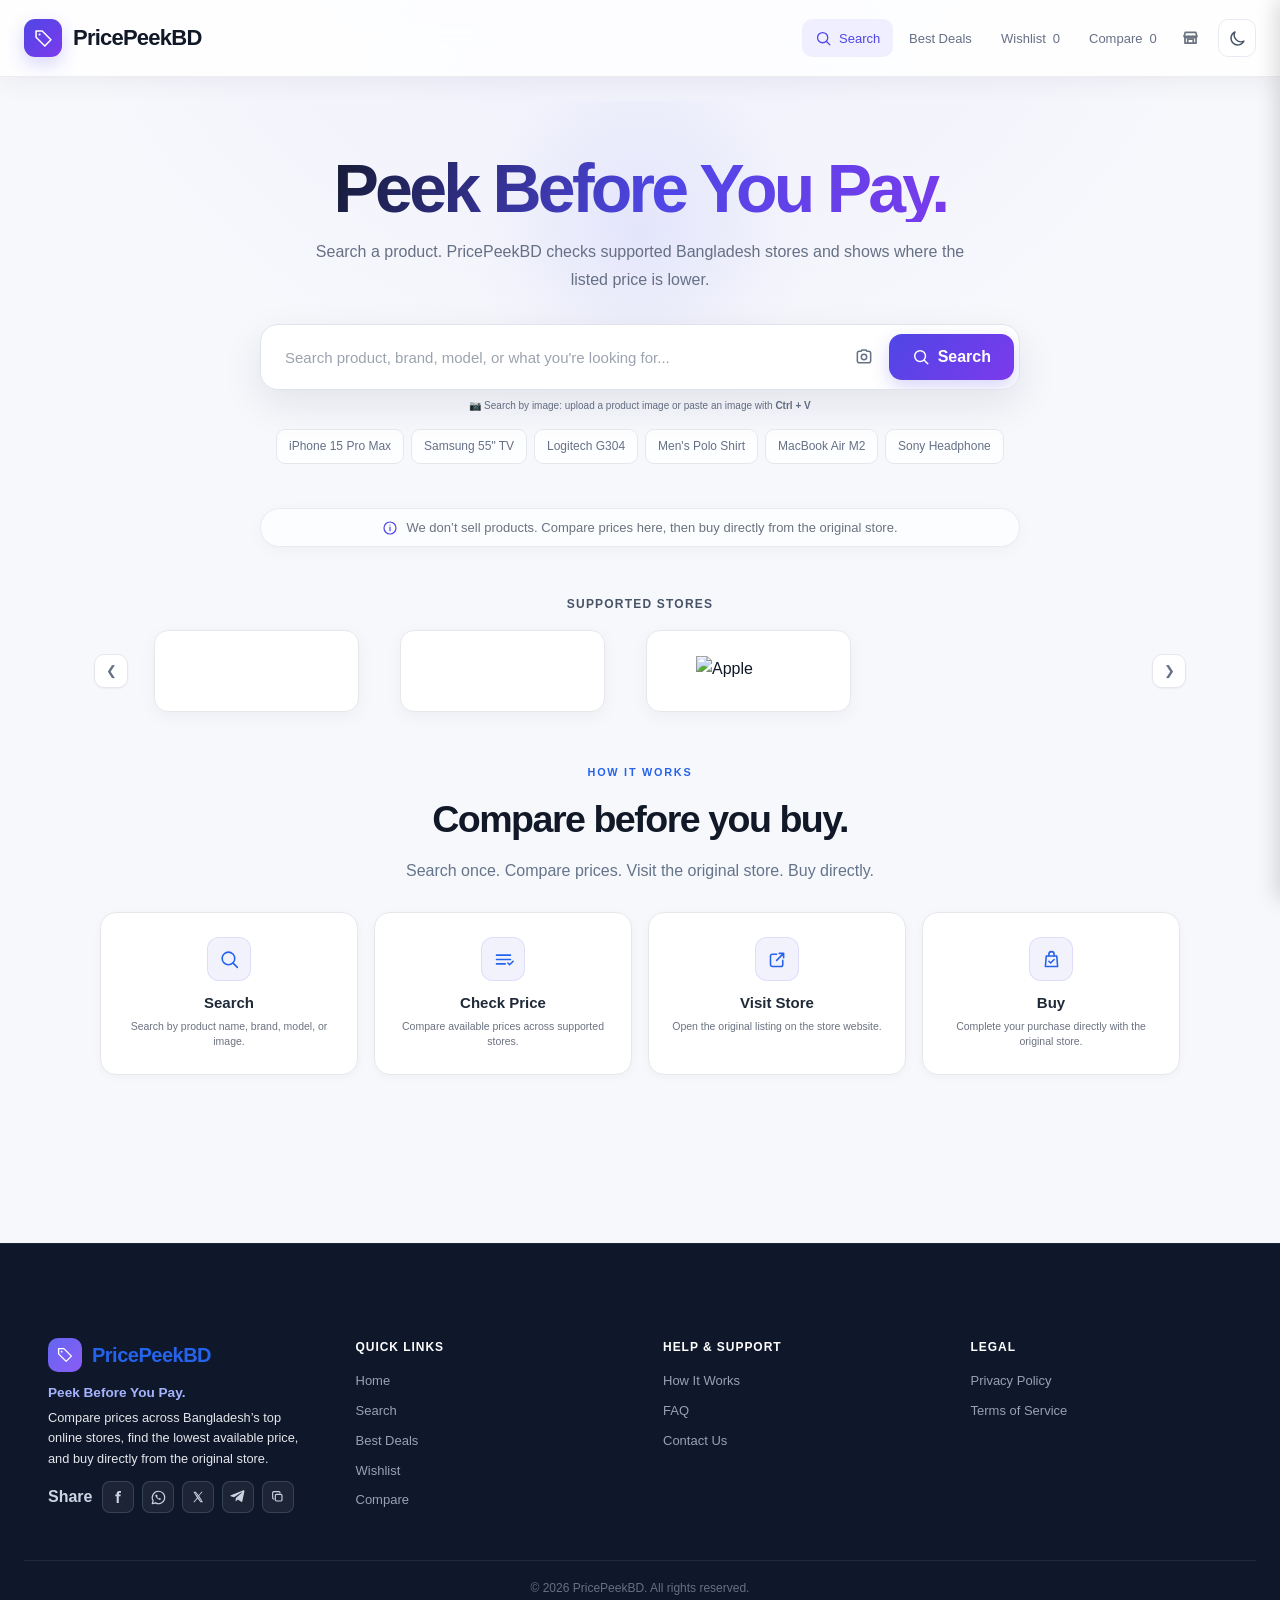
==== index.html @ 48295120 "UI: use AppleGadgets.webp store logo" ====
<!DOCTYPE html>
<html lang="bn">
<head>
    <meta charset="UTF-8">
    <meta name="viewport" content="width=device-width, initial-scale=1.0">
    <meta property="og:title" content="PricePeekBD — Peek Before You Pay">
    <meta property="og:description" content="Compare prices across Bangladesh's top online stores, find the lowest available price, and buy directly from the original store.">
    <meta property="og:url" content="https://pricepeekbd.vercel.app/">
    <meta property="og:type" content="website">
    <meta name="twitter:card" content="summary">
    <meta name="twitter:title" content="PricePeekBD — Peek Before You Pay">
    <meta name="twitter:description" content="Compare prices across Bangladesh's top online stores, find the lowest available price, and buy directly from the original store.">
    <title>PricePeekBD - Compare Prices Across Bangladesh</title>
    <link rel="icon" type="image/svg+xml" href="images/favicon.svg">
    <link rel="stylesheet" href="css/style.css">
</head>
<body>
    <!-- Header -->
    <header class="header">
        <div class="header-content">
            <a href="#" class="logo" onclick="location.reload()">
                <span class="logo-icon" aria-hidden="true"><svg viewBox="0 0 24 24" fill="none"><path d="M20.5 13.5 13.5 20.5 3.5 10.5V3.5h7l10 10Z" stroke="currentColor" stroke-width="1.8" stroke-linejoin="round"/><circle cx="7.5" cy="7.5" r="1.2" fill="currentColor"/></svg></span>
                PricePeekBD
            </a>
            <nav class="nav-links">
                <button class="nav-link active" onclick="scrollToSearch()"><svg viewBox="0 0 24 24" fill="none"><path d="m21 21-4.35-4.35M10.8 18a7.2 7.2 0 1 1 0-14.4 7.2 7.2 0 0 1 0 14.4Z" stroke="currentColor" stroke-width="1.8" stroke-linecap="round"/></svg> Search</button>
                <button class="nav-link" onclick="showDealsPage()">Best Deals</button>
                <button class="nav-link" onclick="toggleWishlistDrawer()">
                    Wishlist <span id="wishlist-count">0</span>
                </button>
                <button class="nav-link" onclick="showComparison()">
                    Compare <span id="compare-count">0</span>
                </button>
                <!-- Store Search Dropdown -->
                <div class="store-dropdown" id="storeDropdown">
                    <button type="button" class="store-dropdown-trigger" id="storeDropdownTrigger" onclick="toggleStoreDropdown(event)" aria-haspopup="true" aria-expanded="false" aria-label="Select stores to search" title="Select stores">
                        <svg class="store-dropdown-icon" viewBox="0 0 24 24" fill="none" aria-hidden="true">
                            <path d="M4 10.5h16l-1.3-5H5.3L4 10.5Z" stroke="currentColor" stroke-width="1.7" stroke-linejoin="round"/>
                            <path d="M5 10.5v8.5h14v-8.5M8.5 19v-5h7v5" stroke="currentColor" stroke-width="1.7" stroke-linejoin="round"/>
                            <path d="M4 10.5c.4 1.4 1.4 2.1 2.7 2.1 1.2 0 2.2-.7 2.6-2.1.4 1.4 1.4 2.1 2.7 2.1s2.3-.7 2.7-2.1c.4 1.4 1.4 2.1 2.6 2.1 1.3 0 2.3-.7 2.7-2.1" stroke="currentColor" stroke-width="1.7" stroke-linecap="round" stroke-linejoin="round"/>
                        </svg>
                    </button>

                    <div class="store-dropdown-menu" id="storeDropdownMenu" role="menu">
                        <div class="store-dropdown-menu-head">
                            <div>
                                <strong>Search in</strong>
                                <span id="storeSearchHelp">Choose one or more stores</span>
                            </div>
                            <button type="button" class="store-select-all-btn" onclick="selectStoreMode('all', this); event.stopPropagation();">All</button>
                        </div>

                        <div class="store-dropdown-options">
                            <button type="button" class="store-option all-store-option" data-store="all" onclick="selectStoreMode('all', this)">
                                <span class="store-checkmark">✓</span><span>All Stores</span>
                            </button>
                            <button type="button" class="store-option" data-store="daraz" onclick="toggleStoreSelection('daraz')">
                                <span class="store-checkmark">✓</span><span>Daraz</span>
                            </button>
                            <button type="button" class="store-option" data-store="startech" onclick="toggleStoreSelection('startech')">
                                <span class="store-checkmark">✓</span><span>Star Tech</span>
                            </button>
                            <button type="button" class="store-option" data-store="applegadgets" onclick="toggleStoreSelection('applegadgets')">
                                <span class="store-checkmark">✓</span><span>Apple Gadgets</span>
                            </button>
                            </div>
                    </div>
                </div>

                <!-- Dark/Light Toggle -->
                <button class="theme-toggle" id="themeToggle" aria-label="Toggle dark/light mode">
                    <span id="themeIcon" aria-hidden="true"><svg viewBox="0 0 24 24" fill="none"><path d="M20.2 15.2A8.5 8.5 0 0 1 8.8 3.8 8.6 8.6 0 1 0 20.2 15.2Z" stroke="currentColor" stroke-width="1.8" stroke-linejoin="round"/></svg></span>
                </button>
            </nav>
        </div>
    </header>

    <!-- Main Content -->
    <main class="main-container">
        <!-- Hero Search Section -->
        <section class="hero-section" id="heroSection">
            <h1 class="hero-title">Peek Before You Pay.</h1>
            <p class="hero-subtitle">Search a product. PricePeekBD checks supported Bangladesh stores and shows where the listed price is lower.</p>
            
            <div class="result-search-intro" aria-hidden="true">
                <h2>Compare prices before you buy.</h2>
                <p>Search a product to compare available prices across supported Bangladesh stores.</p>
            </div>

            <!-- একটিমাত্র সার্চ বক্স -->
            <div class="search-wrapper">
                <div class="search-container">
                    <input type="text" class="search-input" id="mainSearch"
                           placeholder="Search product, brand, model, or what you're looking for..."
                           autocomplete="off"
                           onkeypress="if(event.key==='Enter') handleSmartSearch()">
                    <button class="image-search-btn" id="imageSearchBtn" type="button" onclick="openImageSearch()" aria-label="Search by image" title="Search by image">
                        <svg class="btn-icon" viewBox="0 0 24 24" fill="none" aria-hidden="true"><path d="M4 7.5A2.5 2.5 0 0 1 6.5 5h2l1.2-1.5h4.6L15.5 5h2A2.5 2.5 0 0 1 20 7.5v9A2.5 2.5 0 0 1 17.5 19h-11A2.5 2.5 0 0 1 4 16.5v-9Z" stroke="currentColor" stroke-width="1.8"/><circle cx="12" cy="12" r="3.2" stroke="currentColor" stroke-width="1.8"/></svg>
                    </button>
                    <button class="search-btn" onclick="handleSmartSearch()">
                        <svg class="btn-icon" viewBox="0 0 24 24" fill="none"><path d="m21 21-4.35-4.35M10.8 18a7.2 7.2 0 1 1 0-14.4 7.2 7.2 0 0 1 0 14.4Z" stroke="currentColor" stroke-width="2" stroke-linecap="round"/></svg> Search
                    </button>
                    <input type="file" id="imageSearchInput" accept="image/*" hidden>
                </div>
            </div><div class="image-search-hint" id="imageSearchHint">📷 Search by image: upload a product image or paste an image with <strong>Ctrl + V</strong></div>


            <div class="quick-suggestions" id="quickSuggestions">
                <span class="suggestion-chip" onclick="quickSearch('iPhone 15 Pro Max')">iPhone 15 Pro Max</span>
                <span class="suggestion-chip" onclick="quickSearch('Samsung 55 Inch TV')">Samsung 55" TV</span>
                <span class="suggestion-chip" onclick="quickSearch('Logitech G304 Mouse')">Logitech G304</span>
                <span class="suggestion-chip" onclick="quickSearch('Men Polo Shirt')">Men's Polo Shirt</span>
                <span class="suggestion-chip" onclick="quickSearch('MacBook Air M2')">MacBook Air M2</span>
                <span class="suggestion-chip" onclick="quickSearch('Sony Headphone')">Sony Headphone</span>
            </div>
        </section>

        <!-- PricePeek Purchase Note -->
        <div class="live-status" id="liveStatus" aria-label="PricePeek purchase information">
            <span class="status-dot" aria-hidden="true"></span>
            <span class="pricepeek-note-icon" aria-hidden="true">
                <svg viewBox="0 0 24 24" width="16" height="16" fill="none" xmlns="http://www.w3.org/2000/svg">
                    <circle cx="12" cy="12" r="9" stroke="currentColor" stroke-width="1.8"></circle>
                    <path d="M12 10.5V16" stroke="currentColor" stroke-width="1.8" stroke-linecap="round"></path>
                    <circle cx="12" cy="7.5" r="0.8" fill="currentColor"></circle>
                </svg>
            </span>
            <span id="statusText">We don’t sell products. Compare prices here, then buy directly from the original store.</span>
        </div>



        <!-- Trust Stats -->
        

        <!-- Currently Compared Stores Slider -->
        <section class="stores-section" id="stores-section">
            <h3 class="stores-title">Supported Stores</h3>
            <div class="slider-container">
                <button class="slider-arrow left" onclick="slideStores(-1)">❮</button>
                <div class="store-slider" id="storeSlider">
                    <div class="store-card" aria-label="Daraz"><img src="images/stores/daraz.png" alt="Daraz" class="store-logo" loading="lazy" onerror="this.style.display='none'"></div>
                    <div class="store-card" aria-label="Star Tech"><img src="images/stores/startech.png" alt="Star Tech" class="store-logo" loading="lazy" onerror="this.style.display='none'"></div>
                    <div class="store-card" aria-label="Apple Gadgets"><img src="images/stores/AppleGadgets.webp" alt="Apple Gadgets" class="store-logo" loading="lazy"></div>
                </div>
                <button class="slider-arrow right" onclick="slideStores(1)">❯</button>
            </div>
        </section>

        <!-- How It Works -->
        <section class="how-section" id="howItWorks">
            <div class="section-heading">
                <span class="eyebrow">HOW IT WORKS</span>
                <h2>Compare before you buy.</h2>
                <p>Search once. Compare prices. Visit the original store. Buy directly.</p>
            </div>
            <div class="how-grid">
                <article class="how-card">
                    <div class="how-icon" aria-hidden="true"><svg viewBox="0 0 24 24" fill="none"><path d="m21 21-4.35-4.35M10.8 18a7.2 7.2 0 1 1 0-14.4 7.2 7.2 0 0 1 0 14.4Z" stroke="currentColor" stroke-width="1.8" stroke-linecap="round"/></svg></div>
                    <h3>Search</h3>
                    <p>Search by product name, brand, model, or image.</p>
                </article>
                <article class="how-card">
                    <div class="how-icon" aria-hidden="true"><svg viewBox="0 0 24 24" fill="none"><path d="M4 7h16M4 12h16M4 17h10" stroke="currentColor" stroke-width="1.8" stroke-linecap="round"/><path d="m17 16 2 2 4-4" stroke="currentColor" stroke-width="1.8" stroke-linecap="round" stroke-linejoin="round"/></svg></div>
                    <h3>Check Price</h3>
                    <p>Compare available prices across supported stores.</p>
                </article>
                <article class="how-card">
                    <div class="how-icon" aria-hidden="true"><svg viewBox="0 0 24 24" fill="none"><path d="M14 5h5v5M19 5l-8 8" stroke="currentColor" stroke-width="1.8" stroke-linecap="round" stroke-linejoin="round"/><path d="M18 13v5a2 2 0 0 1-2 2H6a2 2 0 0 1-2-2V8a2 2 0 0 1 2-2h5" stroke="currentColor" stroke-width="1.8" stroke-linecap="round"/></svg></div>
                    <h3>Visit Store</h3>
                    <p>Open the original listing on the store website.</p>
                </article>
                <article class="how-card">
                    <div class="how-icon" aria-hidden="true"><svg viewBox="0 0 24 24" fill="none"><path d="M6 8h12l1 12H5L6 8Z" stroke="currentColor" stroke-width="1.8" stroke-linejoin="round"/><path d="M9 8V6a3 3 0 0 1 6 0v2" stroke="currentColor" stroke-width="1.8" stroke-linecap="round"/><path d="m9 14 2 2 4-4" stroke="currentColor" stroke-width="1.8" stroke-linecap="round" stroke-linejoin="round"/></svg></div>
                    <h3>Buy</h3>
                    <p>Complete your purchase directly with the original store.</p>
                </article>
            </div>
        </section>

        <!-- Results Section -->
        <section class="results-section" id="resultsSection">
            <div class="results-header">
                <div class="results-heading-wrap">
                    <h2 class="results-count" id="resultsCount">Found 0 offers</h2>
                </div>
                <div class="results-actions">
                    <span class="results-freshness" id="resultsFreshness">Prices checked live</span>
                    <button class="filter-btn" onclick="refreshResults()" aria-label="Refresh prices"><svg class="ui-icon" viewBox="0 0 24 24" fill="none"><path d="M20 11a8 8 0 1 0 1 4" stroke="currentColor" stroke-width="1.8" stroke-linecap="round"/><path d="M20 4v7h-7" stroke="currentColor" stroke-width="1.8" stroke-linecap="round" stroke-linejoin="round"/></svg> Refresh</button>
                    <select class="sort-select" id="sortSelect" onchange="sortResults()" aria-label="Sort results">
                        <option value="price_asc">Lowest Price</option>
                        <option value="price_desc">Highest Price</option>
                        <option value="discount_desc">Highest Discount</option>
                        <option value="name_asc">Name: A to Z</option>
                    </select>
                </div>
            </div>
            
            <div class="search-status-panel success" id="searchStatusPanel"><span class="search-status-ok">✓ Live prices checked across the selected stores</span></div>

            <div class="filter-bar">
                <button class="filter-btn active" onclick="toggleFilter(this, 'all')">All</button>
                <button class="filter-btn" onclick="toggleFilter(this, 'exact')">Exact Product</button>
                <button class="filter-btn" onclick="toggleFilter(this, 'similar')">Similar Products</button>
                <button class="filter-btn" onclick="toggleFilter(this, 'Daraz')">Daraz</button>
                <button class="filter-btn" onclick="toggleFilter(this, 'StarTech')">Star Tech</button>
                <button class="filter-btn" onclick="toggleFilter(this, 'Apple Gadgets')">Apple Gadgets</button>
                <button class="filter-btn" onclick="toggleFilter(this, 'inStock')"><svg class="ui-icon" viewBox="0 0 24 24" fill="none"><path d="m5 12 4 4L19 6" stroke="currentColor" stroke-width="1.8" stroke-linecap="round" stroke-linejoin="round"/></svg> In Stock</button>
                <button class="filter-btn" onclick="toggleFilter(this, 'discount')"><svg class="ui-icon" viewBox="0 0 24 24" fill="none"><path d="M20.5 13.5 13.5 20.5 3.5 10.5V3.5h7l10 10Z" stroke="currentColor" stroke-width="1.8" stroke-linejoin="round"/><circle cx="7.5" cy="7.5" r="1.2" fill="currentColor"/></svg> Discount</button>
                <button class="filter-btn" onclick="toggleFilter(this, 'cashback')"><svg class="ui-icon" viewBox="0 0 24 24" fill="none"><circle cx="12" cy="12" r="8.5" stroke="currentColor" stroke-width="1.8"/><path d="M12 7v10M15 9.2c-.7-.7-1.6-1-3-1-1.7 0-2.8.8-2.8 2s1.1 2 2.8 2 2.8.8 2.8 2-1.1 2-2.8 2c-1.4 0-2.3-.3-3-1" stroke="currentColor" stroke-width="1.5" stroke-linecap="round"/></svg> Cashback</button>
            </div>

            <!-- Loading -->
            <div class="loading-spinner" id="loadingSpinner"><div class="results-loading-head"><div class="spinner"></div><div><strong>Comparing available prices</strong><p id="loadingText">Checking supported stores for live prices...</p></div></div><div class="loading-skeleton-grid" id="loadingSkeletonGrid"></div></div>

            <!-- Product Grid -->
            <div class="product-grid" id="productGrid"></div>
        </section>
    </main>



    <!-- Wishlist Drawer -->
    <div class="wishlist-drawer" id="wishlistDrawer">
        <div class="drawer-header">
            <h3><svg class="section-icon" viewBox="0 0 24 24" fill="none"><path d="M20.8 8.8c0 5.2-8.8 10-8.8 10s-8.8-4.8-8.8-10A4.8 4.8 0 0 1 12 6.1a4.8 4.8 0 0 1 8.8 2.7Z" stroke="currentColor" stroke-width="1.8" stroke-linejoin="round"/></svg> My Wishlist</h3>
            <button class="modal-close" onclick="toggleWishlistDrawer()">✕</button>
        </div>
        <div class="drawer-body" id="wishlistBody">
            <p style="color: #9CA3AF; text-align: center; padding: 40px 0;">
                No items in wishlist yet.<br>Click the heart icon to add products.
            </p>
        </div>
    </div>

    <!-- Comparison Panel -->
    <div class="comparison-panel" id="comparisonPanel">
        <div style="display: flex; justify-content: space-between; align-items: center; margin-bottom: 8px;">
            <h3>⚖️ Compare Products (<span id="compareCountPanel">0</span>/5)</h3>
            <div>
                <button class="filter-btn" onclick="compareProducts()" id="compareBtn" disabled>Compare Now</button>
                <button class="filter-btn" onclick="clearComparison()">Clear All</button>
            </div>
        </div>
        <div class="comparison-items" id="comparisonItems"></div>
    </div>

    <!-- Comparison Modal -->
    <div class="modal-overlay" id="comparisonModal">
        <div class="modal">
            <div class="modal-header">
                <h2>Product Comparison</h2>
                <button class="modal-close" onclick="closeComparisonModal()">✕</button>
            </div>
            <div class="modal-body" id="comparisonModalBody"></div>
        </div>
    </div>

    <!-- Notification -->
    <div class="notification" id="notification"></div>

    <!-- Footer -->
    <footer class="footer">
        <div class="footer-grid">
            <div class="footer-col">
                <div class="footer-logo">
                    <span class="footer-logo-mark"><svg viewBox="0 0 24 24" fill="none"><path d="M20.5 13.5 13.5 20.5 3.5 10.5V3.5h7l10 10Z" stroke="currentColor" stroke-width="1.8" stroke-linejoin="round"/><circle cx="7.5" cy="7.5" r="1.2" fill="currentColor"/></svg></span> PricePeekBD
                </div>
                <p class="tagline">Peek Before You Pay.</p>
                <p style="font-size:0.8rem; color: var(--text-secondary);">Compare prices across Bangladesh’s top online stores, find the lowest available price, and buy directly from the original store.</p>
                <div class="footer-social" aria-label="Share PricePeekBD">
                    <span class="footer-social-label">Share</span>
                    <button type="button" class="footer-social-btn" data-share="facebook" aria-label="Share on Facebook" title="Facebook">
                        <svg viewBox="0 0 24 24" fill="currentColor"><path d="M13.5 8.2V6.7c0-.7.5-1.2 1.2-1.2h1.8V3h-2.7C11.7 3 10 4.7 10 6.8v1.4H8v2.7h2V21h3.2v-10.1h2.5l.4-2.7h-2.9Z"/></svg>
                    </button>
                    <button type="button" class="footer-social-btn" data-share="whatsapp" aria-label="Share on WhatsApp" title="WhatsApp">
                        <svg viewBox="0 0 24 24" fill="none"><path d="M12 3.2a8.8 8.8 0 0 0-7.55 13.34L3.2 20.8l4.42-1.2A8.8 8.8 0 1 0 12 3.2Z" stroke="currentColor" stroke-width="1.7" stroke-linejoin="round"/><path d="M8.65 8.45c.22-.28.47-.3.7-.2l.68.3c.2.09.3.24.39.45l.35.84c.08.2.04.39-.09.54l-.5.58c-.12.14-.13.27-.05.43.45.87 1.13 1.55 2 2 .16.08.29.07.43-.05l.58-.5c.15-.13.34-.17.54-.09l.84.35c.21.09.36.19.45.39l.3.68c.1.23.08.48-.2.7-.3.25-.7.46-1.12.46-.32 0-.69-.08-1.11-.25-1.03-.41-2.05-1.08-2.98-2.01-.93-.93-1.6-1.95-2.01-2.98-.17-.42-.25-.79-.25-1.11 0-.42.21-.82.46-1.12Z" fill="currentColor"/></svg>
                    </button>
                    <button type="button" class="footer-social-btn" data-share="x" aria-label="Share on X" title="X">
                        <svg viewBox="0 0 24 24" fill="currentColor"><path d="M5.1 4h3.7l4.1 5.4L17.3 4H19l-5.3 6.3L19.5 20h-3.7l-4.5-5.9L6.7 20H5l5.5-6.8L5.1 4Zm2.5 1.6 8.9 12.8h.8L8.4 5.6h-.8Z"/></svg>
                    </button>
                    <button type="button" class="footer-social-btn" data-share="telegram" aria-label="Share on Telegram" title="Telegram">
                        <svg viewBox="0 0 24 24" fill="currentColor"><path d="m21.5 4.1-3 14.4c-.2 1-1 1.2-1.8.8l-4.9-3.7-2.4 2.3c-.3.3-.5.5-1 .5l.4-5 9.1-8.2c.4-.4-.1-.6-.6-.2L6 12.2 1.2 10.7c-1-.3-1-1 .2-1.4L20.1 2c.9-.3 1.7.2 1.4 2.1Z"/></svg>
                    </button>
                    <button type="button" class="footer-social-btn" data-share="copy" aria-label="Copy PricePeekBD link" title="Copy Link">
                        <svg viewBox="0 0 24 24" fill="none"><rect x="8" y="8" width="10" height="10" rx="1.8" stroke="currentColor" stroke-width="1.7"/><path d="M6 15H5.8A1.8 1.8 0 0 1 4 13.2V5.8A1.8 1.8 0 0 1 5.8 4h7.4A1.8 1.8 0 0 1 15 5.8V6" stroke="currentColor" stroke-width="1.7" stroke-linecap="round"/></svg>
                    </button>
                </div>
            </div>
            <div class="footer-col">
                <h4>Quick Links</h4>
                <a href="#">Home</a>
                <a href="#heroSection">Search</a>
                <a href="#" onclick="showDealsPage()">Best Deals</a>
                <a href="#" onclick="toggleWishlistDrawer()">Wishlist</a>
                <a href="#" onclick="showComparison()">Compare</a>
            </div>
            <div class="footer-col">
                <h4>Help & Support</h4>
                <a href="how-it-works.html">How It Works</a>
                <a href="faq.html">FAQ</a>
                <a href="contact.html">Contact Us</a>
            </div>
            <div class="footer-col">
                <h4>Legal</h4>
                <a href="privacy-policy.html">Privacy Policy</a>
                <a href="terms-of-service.html">Terms of Service</a>
            </div>
        </div>
        <div class="footer-bottom">
            &copy; 2026 PricePeekBD. All rights reserved.
        </div>
    </footer>

    <!-- Scripts -->
    <script src="js/utils.js"></script>
    <script src="https://cdn.jsdelivr.net/npm/tesseract.js@5/dist/tesseract.min.js"></script>
    <script src="js/scrapers.js?v=20261004-step14"></script>
    <script src="js/app.js?v=20261004-step14"></script>
</body>
</html>
---- css/style.css ----
/* ============ CSS RESET & BASE ============ */
* {
    margin: 0;
    padding: 0;
    box-sizing: border-box;
}

:root {
    --primary: #2563eb;
    --primary-dark: #1d4ed8;
    --primary-light: #eff6ff;
    --success: #10B981;
    --success-light: #D1FAE5;
    --warning: #F59E0B;
    --warning-light: #FEF3C7;
    --danger: #EF4444;
    --danger-light: #FEE2E2;
    --dark: #1F2937;
    --gray-50: #F9FAFB;
    --gray-100: #F3F4F6;
    --gray-200: #E5E7EB;
    --gray-300: #D1D5DB;
    --gray-400: #9CA3AF;
    --gray-500: #6B7280;
    --gray-600: #4B5563;
    --gray-700: #374151;
    --gray-800: #1F2937;
    --white: #FFFFFF;
    --shadow-sm: 0 1px 2px rgba(0,0,0,0.05);
    --shadow: 0 1px 3px rgba(0,0,0,0.1), 0 1px 2px rgba(0,0,0,0.06);
    --shadow-md: 0 4px 6px rgba(0,0,0,0.07), 0 2px 4px rgba(0,0,0,0.06);
    --shadow-lg: 0 10px 15px rgba(0,0,0,0.1), 0 4px 6px rgba(0,0,0,0.05);
    --shadow-xl: 0 20px 25px rgba(0,0,0,0.1), 0 10px 10px rgba(0,0,0,0.04);
    --radius-sm: 8px;
    --radius: 12px;
    --radius-lg: 16px;
    --radius-xl: 20px;
}

body {
    font-family: -apple-system, BlinkMacSystemFont, 'Segoe UI', Roboto, 'Helvetica Neue', Arial, sans-serif;
    background: #F0F2F5;
    color: var(--dark);
    line-height: 1.6;
    min-height: 100vh;
    transition: background 0.3s, color 0.3s;
}

/* ============ HEADER ============ */
.header {
    background: var(--white);
    border-bottom: 1px solid var(--gray-200);
    padding: 16px 24px;
    position: sticky;
    top: 0;
    z-index: 100;
    box-shadow: var(--shadow-sm);
    transition: background 0.3s;
}

.header-content {
    max-width: 1400px;
    margin: 0 auto;
    display: flex;
    align-items: center;
    justify-content: space-between;
    gap: 16px;
}

.logo {
    display: flex;
    align-items: center;
    gap: 10px;
    font-size: 24px;
    font-weight: 800;
    color: var(--primary);
    text-decoration: none;
    white-space: nowrap;
}

.logo-icon {
    width: 40px;
    height: 40px;
    background: linear-gradient(135deg, var(--primary), #4F46E5);
    border-radius: var(--radius-sm);
    display: flex;
    align-items: center;
    justify-content: center;
    font-size: 20px;
    color: white;
}

.nav-links {
    display: flex;
    gap: 8px;
    flex-wrap: wrap;
}

.nav-link {
    padding: 8px 16px;
    border-radius: 20px;
    text-decoration: none;
    color: var(--gray-600);
    font-weight: 500;
    font-size: 14px;
    transition: all 0.2s;
    border: none;
    background: none;
    cursor: pointer;
}

.nav-link:hover, .nav-link.active {
    background: var(--primary-light);
    color: var(--primary);
}

/* ============ LIVE STATUS ============ */
.live-status {
    text-align: center;
    padding: 12px;
    background: var(--white);
    border-radius: var(--radius);
    margin-bottom: 20px;
    display: flex;
    align-items: center;
    justify-content: center;
    gap: 8px;
    font-size: 13px;
    color: var(--gray-500);
}

.status-dot {
    width: 8px;
    height: 8px;
    border-radius: 50%;
    background: var(--success);
    animation: pulse 2s infinite;
}

@keyframes pulse {
    0%, 100% { opacity: 1; }
    50% { opacity: 0.5; }
}

/* ============ MAIN CONTAINER ============ */
.main-container {
    max-width: 1400px;
    margin: 0 auto;
    padding: 24px;
}

/* ============ HERO SEARCH ============ */
.hero-section {
    text-align: center;
    padding: 40px 20px 30px;
}

.hero-title {
    font-size: 36px;
    font-weight: 800;
    color: var(--gray-800);
    margin-bottom: 8px;
    line-height: 1.2;
}

.hero-subtitle {
    font-size: 18px;
    color: var(--gray-500);
    margin-bottom: 32px;
}

.search-wrapper {
    max-width: 700px;
    margin: 0 auto;
    position: relative;
}

.search-container {
    display: flex;
    background: var(--white);
    border-radius: 50px;
    box-shadow: var(--shadow-lg);
    overflow: hidden;
    border: 2px solid transparent;
    transition: all 0.3s;
}

.search-container:focus-within {
    border-color: var(--primary);
    box-shadow: 0 0 0 4px rgba(0, 102, 255, 0.1), var(--shadow-xl);
}

.search-input {
    flex: 1;
    padding: 16px 24px;
    border: none;
    font-size: 16px;
    outline: none;
    background: transparent;
    color: var(--gray-800);
}

.search-input::placeholder {
    color: var(--gray-400);
}

.search-btn {
    padding: 16px 32px;
    background: var(--primary);
    color: white;
    border: none;
    font-size: 16px;
    font-weight: 600;
    cursor: pointer;
    transition: background 0.2s;
    display: flex;
    align-items: center;
    gap: 8px;
}

.search-btn:hover {
    background: var(--primary-dark);
}

/* ============ QUICK SUGGESTIONS ============ */
.quick-suggestions {
    display: flex;
    gap: 8px;
    flex-wrap: wrap;
    justify-content: center;
    margin-top: 20px;
}

.suggestion-chip {
    padding: 8px 16px;
    background: var(--white);
    border: 1px solid var(--gray-200);
    border-radius: 20px;
    font-size: 13px;
    cursor: pointer;
    transition: all 0.2s;
    color: var(--gray-600);
}

.suggestion-chip:hover {
    background: var(--primary-light);
    border-color: var(--primary);
    color: var(--primary);
}

/* ============ RESULTS SECTION ============ */
.results-section {
    display: none;
    margin-top: 32px;
}

.results-section.active {
    display: block;
}

.results-header {
    display: flex;
    justify-content: space-between;
    align-items: center;
    margin-bottom: 20px;
    flex-wrap: wrap;
    gap: 12px;
}

.results-count {
    font-weight: 600;
    color: var(--gray-600);
}

.results-actions {
    display: flex;
    gap: 8px;
    align-items: center;
}

.filter-bar {
    display: flex;
    gap: 8px;
    flex-wrap: wrap;
    margin-bottom: 20px;
}

.filter-btn {
    padding: 8px 16px;
    border-radius: 20px;
    border: 1px solid var(--gray-200);
    background: var(--white);
    cursor: pointer;
    font-size: 13px;
    font-weight: 500;
    transition: all 0.2s;
    color: var(--gray-600);
}

.filter-btn:hover, .filter-btn.active {
    background: var(--primary-light);
    border-color: var(--primary);
    color: var(--primary);
}

.sort-select {
    padding: 8px 16px;
    border-radius: 20px;
    border: 1px solid var(--gray-200);
    background: var(--white);
    font-size: 13px;
    cursor: pointer;
    color: var(--gray-600);
}

/* ============ BEST DEAL BANNER ============ */
.best-deal-banner {
    background: linear-gradient(135deg, #10B981, #059669);
    color: white;
    padding: 16px 24px;
    border-radius: var(--radius);
    margin-bottom: 24px;
    display: flex;
    align-items: center;
    gap: 12px;
    animation: slideIn 0.5s ease-out;
}

@keyframes slideIn {
    from { opacity: 0; transform: translateY(-20px); }
    to { opacity: 1; transform: translateY(0); }
}

.best-deal-icon { font-size: 28px; }
.best-deal-text { flex: 1; }
.best-deal-title {
    font-weight: 700;
    font-size: 14px;
    text-transform: uppercase;
    letter-spacing: 1px;
}
.best-deal-price { font-size: 24px; font-weight: 800; }
.best-deal-savings { font-size: 14px; opacity: 0.9; }

/* ============ PRODUCT GRID (base) ============ */
.product-grid {
    display: grid;
    grid-template-columns: repeat(auto-fill, minmax(300px, 1fr));
    gap: 20px;
}

.product-card {
    background: var(--white);
    border-radius: var(--radius);
    padding: 20px;
    box-shadow: var(--shadow);
    transition: all 0.3s;
    position: relative;
    border: 2px solid transparent;
}

.product-card:hover {
    transform: translateY(-4px);
    box-shadow: var(--shadow-xl);
    border-color: var(--primary);
}

.product-card.best-choice {
    border-color: var(--success);
    background: var(--success-light);
}

.best-badge {
    position: absolute;
    top: 12px;
    right: 12px;
    background: var(--success);
    color: white;
    padding: 4px 12px;
    border-radius: 20px;
    font-size: 11px;
    font-weight: 700;
}

.live-badge {
    position: absolute;
    top: 12px;
    left: 12px;
    background: var(--primary);
    color: white;
    padding: 2px 8px;
    border-radius: 20px;
    font-size: 10px;
    font-weight: 600;
}

.marketplace-badge {
    display: inline-flex;
    align-items: center;
    gap: 6px;
    padding: 4px 12px;
    border-radius: 20px;
    font-size: 12px;
    font-weight: 600;
    margin-bottom: 12px;
}

.marketplace-daraz { background: #FFF0EB; color: #F85606; }
.marketplace-startech { background: #E8F0FE; color: #0057B8; }
.marketplace-ryans { background: #FEE2E2; color: #E31837; }
.marketplace-pickaboo { background: #F3E8FF; color: #7C3AED; }
.marketplace-gadget { background: #D1FAE5; color: #059669; }
.marketplace-techland { background: #FEF3C7; color: #D97706; }
.marketplace-othoba { background: #E0E7FF; color: #4F46E5; }

.product-image-container {
    width: 100%;
    height: 200px;
    display: flex;
    align-items: center;
    justify-content: center;
    margin-bottom: 12px;
    border-radius: var(--radius-sm);
    background: var(--gray-50);
    overflow: hidden;
}

.product-image-container img {
    max-width: 100%;
    max-height: 180px;
    object-fit: contain;
}

.product-name {
    font-weight: 600;
    font-size: 14px;
    margin-bottom: 8px;
    display: -webkit-box;
    -webkit-line-clamp: 2;
    -webkit-box-orient: vertical;
    overflow: hidden;
    color: var(--gray-700);
}

.product-pricing {
    display: flex;
    align-items: baseline;
    gap: 8px;
    flex-wrap: wrap;
}

.current-price {
    font-size: 22px;
    font-weight: 800;
    color: var(--dark);
}

.original-price {
    font-size: 14px;
    color: var(--gray-400);
    text-decoration: line-through;
}

.discount-badge {
    padding: 2px 8px;
    background: var(--danger-light);
    color: var(--danger);
    border-radius: 12px;
    font-size: 12px;
    font-weight: 600;
}

.stock-status {
    display: flex;
    align-items: center;
    gap: 4px;
    font-size: 12px;
    margin-top: 8px;
}

.in-stock { color: var(--success); }
.out-stock { color: var(--danger); }

/* ============ CARD ACTIONS ============ */
.card-actions {
    display: flex;
    gap: 8px;
    margin-top: 12px;
}

.btn-visit {
    flex: 1;
    padding: 10px;
    border-radius: var(--radius-sm);
    border: none;
    font-weight: 600;
    font-size: 13px;
    cursor: pointer;
    transition: all 0.2s;
    text-decoration: none;
    text-align: center;
    display: inline-block;
}

.btn-primary {
    background: var(--primary);
    color: white;
}

.btn-primary:hover {
    background: var(--primary-dark);
}

.btn-wishlist {
    padding: 10px 14px;
    border-radius: var(--radius-sm);
    border: 1px solid var(--gray-200);
    background: transparent;
    cursor: pointer;
    font-size: 18px;
    transition: all 0.2s;
}

.btn-wishlist:hover, .btn-wishlist.active {
    color: var(--danger);
    border-color: var(--danger);
    background: var(--danger-light);
}

.btn-compare {
    padding: 10px 14px;
    border-radius: var(--radius-sm);
    border: 1px solid var(--gray-200);
    background: transparent;
    cursor: pointer;
    font-size: 14px;
    transition: all 0.2s;
}

.btn-compare:hover, .btn-compare.active {
    background: var(--primary-light);
    border-color: var(--primary);
    color: var(--primary);
}

/* ============ COUPON ROW ============ */
.coupon-row {
    display: flex;
    gap: 8px;
    flex-wrap: wrap;
    margin-top: 8px;
}

.coupon-chip {
    display: inline-flex;
    align-items: center;
    gap: 4px;
    padding: 4px 10px;
    background: var(--warning-light);
    border: 1px dashed var(--warning);
    border-radius: 6px;
    font-size: 11px;
    font-weight: 600;
    color: var(--warning);
    cursor: pointer;
    transition: all 0.2s;
}

.coupon-chip:hover {
    background: var(--warning);
    color: white;
}

.cashback-chip {
    display: inline-flex;
    align-items: center;
    gap: 4px;
    padding: 4px 10px;
    background: var(--success-light);
    border: 1px dashed var(--success);
    border-radius: 6px;
    font-size: 11px;
    font-weight: 600;
    color: var(--success);
}

/* ============ COMPARISON PANEL ============ */
.comparison-panel {
    position: fixed;
    bottom: 0;
    left: 0;
    right: 0;
    background: var(--white);
    box-shadow: 0 -4px 20px rgba(0,0,0,0.15);
    padding: 16px 24px;
    z-index: 200;
    display: none;
    transform: translateY(100%);
    transition: transform 0.3s;
}

.comparison-panel.active {
    display: block;
    transform: translateY(0);
}

.comparison-items {
    display: flex;
    gap: 12px;
    overflow-x: auto;
    padding: 12px 0;
}

.comparison-item {
    min-width: 200px;
    padding: 12px;
    border: 1px solid var(--gray-200);
    border-radius: var(--radius-sm);
    position: relative;
}

.remove-compare {
    position: absolute;
    top: 4px;
    right: 8px;
    cursor: pointer;
    font-size: 18px;
    color: var(--gray-400);
}

/* ============ MODAL ============ */
.modal-overlay {
    position: fixed;
    top: 0;
    left: 0;
    right: 0;
    bottom: 0;
    background: rgba(0,0,0,0.6);
    z-index: 300;
    display: none;
    align-items: center;
    justify-content: center;
    padding: 20px;
}

.modal-overlay.active {
    display: flex;
}

.modal {
    background: var(--white);
    border-radius: var(--radius-lg);
    max-width: 800px;
    width: 100%;
    max-height: 80vh;
    overflow-y: auto;
    box-shadow: var(--shadow-xl);
}

.modal-header {
    padding: 20px 24px;
    border-bottom: 1px solid var(--gray-200);
    display: flex;
    justify-content: space-between;
    align-items: center;
}

.modal-body {
    padding: 24px;
}

.modal-close {
    width: 36px;
    height: 36px;
    border-radius: 50%;
    border: none;
    background: var(--gray-100);
    cursor: pointer;
    font-size: 20px;
    transition: all 0.2s;
}

.modal-close:hover {
    background: var(--gray-200);
}

/* ============ WISHLIST DRAWER ============ */
.wishlist-drawer {
    position: fixed;
    top: 0;
    right: -400px;
    width: 400px;
    max-width: 90vw;
    height: 100vh;
    background: var(--white);
    box-shadow: -4px 0 20px rgba(0,0,0,0.15);
    z-index: 250;
    transition: right 0.3s;
    overflow-y: auto;
}

.wishlist-drawer.active {
    right: 0;
}

.drawer-header {
    padding: 20px;
    border-bottom: 1px solid var(--gray-200);
    display: flex;
    justify-content: space-between;
    align-items: center;
    position: sticky;
    top: 0;
    background: var(--white);
    z-index: 1;
}

.drawer-body {
    padding: 16px;
}

/* ============ LOADING ============ */
.loading-spinner {
    display: none;
    text-align: center;
    padding: 40px;
}

.loading-spinner.active {
    display: block;
}

.spinner {
    width: 40px;
    height: 40px;
    border: 3px solid var(--gray-200);
    border-top: 3px solid var(--primary);
    border-radius: 50%;
    animation: spin 0.8s linear infinite;
    margin: 0 auto 16px;
}

@keyframes spin {
    to { transform: rotate(360deg); }
}

/* ============ ERROR STATE ============ */
.error-state {
    text-align: center;
    padding: 40px;
    background: var(--danger-light);
    border-radius: var(--radius);
    color: var(--danger);
}

.retry-btn {
    padding: 8px 20px;
    background: var(--danger);
    color: white;
    border: none;
    border-radius: 20px;
    cursor: pointer;
    margin-top: 12px;
    font-weight: 600;
}

/* ============ FOOTER (base) ============ */
.footer {
    text-align: center;
    padding: 32px;
    color: var(--gray-400);
    font-size: 13px;
    border-top: 1px solid var(--gray-200);
    margin-top: 20px;
}

/* ============ NOTIFICATION ============ */
.notification {
    position: fixed;
    top: 20px;
    right: 20px;
    z-index: 400;
    padding: 12px 20px;
    border-radius: var(--radius-sm);
    color: white;
    font-weight: 500;
    font-size: 14px;
    transform: translateX(120%);
    transition: transform 0.3s;
    box-shadow: var(--shadow-lg);
}

.notification.show {
    transform: translateX(0);
}

.notification.success { background: var(--success); }
.notification.error { background: var(--danger); }
.notification.info { background: var(--primary); }

/* ============ RESPONSIVE (base) ============ */
@media (max-width: 768px) {
    .header-content { flex-direction: column; }
    .hero-title { font-size: 24px; }
    .search-btn { padding: 12px 20px; font-size: 14px; }
    .search-input { padding: 12px 16px; font-size: 14px; }
    .product-grid { grid-template-columns: 1fr; }
    .nav-links { justify-content: center; }
    .wishlist-drawer { width: 100vw; right: -100vw; }
}

@media (max-width: 480px) {
    .main-container { padding: 12px; }
    .hero-section { padding: 20px 10px; }
    .search-container { border-radius: 30px; }
    .filter-bar { gap: 4px; }
    .filter-btn { padding: 6px 12px; font-size: 11px; }
}

/* ==============================
   NEW COMPONENTS (Dark Mode, Slider, Compact Cards, Footer)
   ============================== */

/* --- ডার্ক মোড ভেরিয়েবলস --- */
body.dark {
    --primary: #3b82f6;
    --primary-dark: #2563eb;
    --primary-light: #1e3a8a;
    --success: #34d399;
    --success-light: #064e3b;
    --warning: #fbbf24;
    --warning-light: #78350f;
    --danger: #f87171;
    --danger-light: #7f1d1d;
    --dark: #f1f5f9;
    --gray-50: #1e293b;
    --gray-100: #334155;
    --gray-200: #475569;
    --gray-300: #64748b;
    --gray-400: #94a3b8;
    --gray-500: #cbd5e1;
    --gray-600: #e2e8f0;
    --gray-700: #f1f5f9;
    --gray-800: #f8fafc;
    --white: #0f172a;
    --shadow-sm: 0 1px 2px rgba(0,0,0,0.3);
    --shadow: 0 1px 3px rgba(0,0,0,0.4);
    --shadow-md: 0 4px 6px rgba(0,0,0,0.5);
    --shadow-lg: 0 10px 15px rgba(0,0,0,0.6);
    --shadow-xl: 0 20px 25px rgba(0,0,0,0.7);
    background: #0f172a;
    color: var(--gray-700);
}

body.dark .header {
    background: rgba(30,41,59,0.9);
    backdrop-filter: blur(8px);
    border-bottom-color: var(--gray-200);
}

body.dark .product-card,
body.dark .live-status,
body.dark .filter-btn,
body.dark .sort-select,
body.dark .search-container,
body.dark .wishlist-drawer,
body.dark .comparison-panel,
body.dark .modal { background: var(--white); }

body.dark .suggestion-chip {
    background: var(--white);
    border-color: var(--gray-200);
    color: var(--gray-600);
}

body.dark .filter-btn,
body.dark .sort-select { border-color: var(--gray-200); color: var(--gray-600); }

body.dark .best-deal-banner {
    background: linear-gradient(135deg, #065f46, #059669);
}

body.dark .footer {
    border-color: var(--gray-200);
    background: var(--white);
    color: var(--gray-400);
}

body.dark .modal-overlay { background: rgba(0,0,0,0.7); }

/* --- থিম টগল বাটন --- */
.theme-toggle {
    background: none;
    border: 1px solid var(--gray-200);
    border-radius: 50%;
    width: 38px;
    height: 38px;
    display: flex;
    align-items: center;
    justify-content: center;
    cursor: pointer;
    color: var(--gray-600);
    font-size: 1.2rem;
    transition: all 0.3s;
    margin-left: 8px;
}


.theme-toggle svg {
    width: 19px;
    height: 19px;
    display: block;
    transition: transform 0.25s ease;
}

.theme-toggle:hover svg {
    transform: rotate(10deg) scale(1.05);
}
.theme-toggle:hover {
    background: var(--primary-light);
    border-color: var(--primary);
    color: var(--primary);
}

/* --- সাপোর্টেড স্টোর স্লাইডার (ফাইনাল) --- */
.stores-section {
    padding: 20px 24px 10px;
    max-width: 1280px;
    margin: 0 auto;
}

.stores-title {
    text-align: center;
    font-size: 0.9rem;
    font-weight: 600;
    color: var(--gray-500);
    margin-bottom: 16px;
    text-transform: uppercase;
    letter-spacing: 0.5px;
}

.slider-container {
    position: relative;
    display: flex;
    align-items: center;
    justify-content: center;
}

.store-slider {
    display: flex;
    justify-content: center;
    align-items: center;
    gap: 10px;
}

.store-slider::-webkit-scrollbar {
    display: none;
}

.store-card {
    flex: 0 0 auto;
    width: 130px;                  /* আপনার চাওয়া 130px */
    height: 56px;                  /* আপনার চাওয়া 56px */
    background: var(--white);
    border-radius: 12px;
    box-shadow: var(--shadow-sm);
    display: flex;
    align-items: center;
    justify-content: center;
    border: 1px solid var(--gray-200);
    transition: transform 0.3s, box-shadow 0.3s;
}

.store-logo {
    max-width: 80px;               /* আপনার চাওয়া max 80px */
    max-height: 24px;              /* আপনার চাওয়া max 24px */
    object-fit: contain;
}

.slider-arrow {
    background: var(--white);
    border: none;                  /* বর্ডার নেই */
    border-radius: 50%;
    width: 32px;
    height: 32px;
    display: flex;
    align-items: center;
    justify-content: center;
    cursor: pointer;
    position: absolute;
    z-index: 2;
    color: var(--gray-600);
    box-shadow: var(--shadow-sm);
    transition: all 0.3s;
}

.slider-arrow:hover {
    background: var(--primary-light);
    box-shadow: var(--shadow-md);
    color: var(--primary);
}

.slider-arrow.left { left: -16px; }
.slider-arrow.right { right: -16px; }

@media (max-width: 768px) {
    .slider-arrow { width: 28px; height: 28px; }
    .slider-arrow.left { left: -12px; }
    .slider-arrow.right { right: -12px; }
    .store-card { width: 90px; height: 44px; }   /* মোবাইলে একটু ছোট */
    .store-logo { max-width: 60px; max-height: 20px; }
}

/* --- ছোট প্রোডাক্ট কার্ড (ফাইনাল ওভাররাইড) --- */
.product-grid {
    grid-template-columns: repeat(auto-fill, minmax(220px, 1fr)) !important;
    gap: 14px !important;
    justify-content: center !important;
}

.product-card {
    padding: 10px !important;
    text-align: center !important;
}

.product-image-container {
    height: 100px !important;
    width: 100% !important;
    display: flex !important;
    align-items: center !important;
    justify-content: center !important;
    background: #f1f5f9 !important;
    border-radius: 8px !important;
    margin-bottom: 6px !important;
    overflow: hidden !important;
}

.product-image-container img {
    max-width: 80% !important;
    max-height: 85px !important;
    object-fit: contain !important;
}

.product-name {
    font-size: 0.72rem !important;
    line-height: 1.2;
    margin-bottom: 4px;
    display: -webkit-box;
    -webkit-line-clamp: 1;
    -webkit-box-orient: vertical;
    overflow: hidden;
}

.current-price {
    font-size: 0.9rem !important;
    font-weight: 700 !important;
}

.original-price { font-size: 0.7rem !important; }

.btn-visit {
    font-size: 0.6rem !important;
    padding: 5px 8px !important;
}

.btn-wishlist, .btn-compare {
    padding: 5px 8px !important;
    font-size: 0.75rem !important;
}

.marketplace-badge {
    font-size: 0.6rem !important;
    padding: 2px 6px !important;
}

/* --- ফুটার রিফাইনমেন্ট --- */
.footer {
    background: var(--white);
    border-top: 1px solid var(--gray-200);
    padding: 40px 24px 20px;
    margin-top: 40px;
    text-align: left;
    transition: background 0.3s;
}

.footer-grid {
    max-width: 1280px;
    margin: 0 auto;
    display: grid;
    grid-template-columns: repeat(auto-fit, minmax(180px, 1fr));
    gap: 24px;
}

.footer-col h4 {
    font-weight: 600;
    margin-bottom: 8px;
    color: var(--gray-700);
    font-size: 0.95rem;
}

.footer-col a, .footer-col p {
    color: var(--gray-500);
    font-size: 0.85rem;
    text-decoration: none;
    display: block;
    margin-bottom: 4px;
    transition: color 0.3s;
}

.footer-col a:hover {
    color: var(--primary);
}

.footer-bottom {
    text-align: center;
    padding-top: 20px;
    border-top: 1px solid var(--gray-200);
    margin-top: 20px;
    font-size: 0.75rem;
    color: var(--gray-500);
}

.footer-logo {
    display: flex;
    align-items: center;
    gap: 8px;
    font-size: 1.2rem;
    font-weight: 700;
    color: var(--primary);
    margin-bottom: 4px;
}

.tagline {
    font-size: 0.9rem;
    color: var(--gray-500);
    margin-bottom: 12px;
}

/* PricePeekBD v2 comparison summary */
.price-summary{display:grid;grid-template-columns:repeat(3,minmax(0,1fr));gap:12px;margin:14px 0 18px}
.summary-card{padding:16px;border:1px solid var(--border-color,#e5e7eb);border-radius:14px;background:var(--card-bg,#fff);box-shadow:0 4px 14px rgba(0,0,0,.04)}
.summary-label{font-size:.78rem;color:var(--text-secondary,#6b7280);margin-bottom:6px}.summary-card strong{display:block;font-size:1.25rem;margin-bottom:4px}.summary-card span{font-size:.78rem;color:var(--text-secondary,#6b7280)}
@media(max-width:700px){.price-summary{grid-template-columns:1fr}.summary-card{padding:13px}}

/* ===== PricePeekBD Premium UI Refresh ===== */
:root{--primary:#2563eb;--primary-dark:#1d4ed8;--surface:#fff;--surface-soft:#f8fafc;--border:#e5e7eb;--text:#111827;--muted:#64748b;--radius:16px}
body{background:linear-gradient(180deg,#f8fbff 0%,#f7f8fc 52%,#fff 100%);color:var(--text)}
.header{backdrop-filter:blur(16px);background:rgba(255,255,255,.86);border-bottom:1px solid rgba(226,232,240,.8);position:sticky;top:0;z-index:50}
.header-content{max-width:1240px}
.logo{font-weight:800;letter-spacing:-.03em}.logo-icon{display:inline-flex;width:32px;height:32px;align-items:center;justify-content:center;border-radius:10px;background:linear-gradient(135deg,#2563eb,#4f46e5);color:#fff;box-shadow:0 7px 18px rgba(37,99,235,.2)}.logo-icon svg{width:19px;height:19px}
.nav-link,.theme-toggle{display:inline-flex;align-items:center;gap:7px}.nav-link svg{width:17px;height:17px}
.hero-section{max-width:960px;margin:0 auto;padding:82px 20px 48px;text-align:center}.hero-title{font-size:clamp(2.3rem,5vw,4.3rem);font-weight:850;letter-spacing:-.055em;line-height:1.03;background:linear-gradient(90deg,#111827,#2563eb,#4f46e5);-webkit-background-clip:text;background-clip:text;color:transparent}.hero-subtitle{max-width:690px;margin:18px auto 28px;color:#64748b;font-size:1.04rem;line-height:1.7}
.search-wrapper{max-width:800px;margin:auto}.search-container{display:flex;padding:7px;background:#fff;border:1px solid #dbe2ea;border-radius:18px;box-shadow:0 18px 50px rgba(15,23,42,.10);transition:.2s}.search-container:focus-within{border-color:#93c5fd;box-shadow:0 20px 55px rgba(37,99,235,.15)}.search-input{height:54px;border:0!important;box-shadow:none!important;background:transparent!important;font-size:1rem;padding:0 18px}.search-btn{min-width:118px;border:0;border-radius:13px;background:#2563eb;color:#fff;font-weight:750;display:flex;align-items:center;justify-content:center;gap:8px;cursor:pointer;transition:.2s}.search-btn:hover{background:#1d4ed8;transform:translateY(-1px)}.btn-icon{width:18px;height:18px}
.quick-suggestions{display:flex;justify-content:center;gap:8px;flex-wrap:wrap;margin-top:18px}.suggestion-chip{border:1px solid #e2e8f0;background:rgba(255,255,255,.8);border-radius:999px;padding:8px 12px;color:#475569;display:inline-flex;align-items:center;gap:7px;font-size:.8rem;cursor:pointer;transition:.18s}.suggestion-chip svg{width:16px;height:16px}.suggestion-chip:hover{border-color:#bfdbfe;color:#2563eb;background:#eff6ff;transform:translateY(-1px)}
.stores-section,.results-section{max-width:1240px;margin:0 auto 28px}.stores-section{padding:0 20px}.stores-title{text-align:left;font-size:.82rem;text-transform:uppercase;letter-spacing:.12em;color:#64748b}.store-card{background:#fff!important;border:1px solid #e5e7eb!important;border-radius:14px!important;min-height:72px;box-shadow:0 5px 18px rgba(15,23,42,.04);display:flex!important;align-items:center;justify-content:center;gap:8px}.store-card span{font-size:.8rem;font-weight:700;color:#475569}.store-logo{max-height:27px!important;max-width:90px!important}
.results-section{padding:0 20px}.results-header{background:#fff;border:1px solid #e5e7eb;border-radius:18px;padding:15px 18px;box-shadow:0 7px 24px rgba(15,23,42,.05)}.results-count{font-size:1.1rem}.filter-bar{margin:12px 0;display:flex;gap:7px;flex-wrap:wrap}.filter-btn,.sort-select{border:1px solid #e2e8f0;background:#fff;border-radius:10px;color:#475569}.filter-btn{padding:8px 11px}.filter-btn.active{background:#eff6ff;border-color:#bfdbfe;color:#2563eb;font-weight:700}
.product-card{border:1px solid #e5e7eb!important;border-radius:18px!important;background:#fff!important;box-shadow:0 7px 25px rgba(15,23,42,.055)!important;transition:transform .2s,box-shadow .2s,border-color .2s!important;overflow:hidden}.product-card:hover{transform:translateY(-3px);box-shadow:0 15px 35px rgba(15,23,42,.10)!important;border-color:#bfdbfe!important}.product-image-container{background:#f8fafc!important;border-radius:13px;margin:10px;height:145px}.product-name{font-weight:700!important;color:#1e293b!important;line-height:1.35!important}.current-price{font-size:1.1rem!important;font-weight:850!important;color:#0f172a!important}.best-badge{background:#2563eb!important;color:#fff!important;border-radius:8px!important}.marketplace-badge{border-radius:8px!important}
.price-summary{margin:15px 0 18px!important}.summary-card{border-radius:16px!important;box-shadow:0 7px 22px rgba(15,23,42,.05)!important;border-color:#e2e8f0!important}.summary-card:first-child{border-color:#bfdbfe!important;background:linear-gradient(135deg,#f8fbff,#fff)}
.footer{margin-top:60px;border-top:1px solid #e5e7eb;background:#fff}
@media(max-width:700px){.hero-section{padding:55px 15px 35px}.search-container{padding:5px}.search-input{min-width:0;height:48px}.search-btn{min-width:82px}.results-section,.stores-section{padding:0 12px}.product-image-container{height:125px}.hero-title{font-size:2.45rem}}
body.dark{background:#0b1120;color:#e5e7eb}.dark .header,.dark .search-container,.dark .results-header,.dark .product-card,.dark .summary-card,.dark .store-card,.dark .suggestion-chip,.dark .filter-btn,.dark .sort-select,.dark .footer{background:#111827!important;border-color:#243244!important}.dark .hero-subtitle,.dark .stores-title,.dark .summary-card span,.dark .summary-label,.dark .store-card span{color:#94a3b8}.dark .product-name,.dark .current-price{color:#f8fafc!important}.dark .hero-title{background:linear-gradient(90deg,#fff,#60a5fa,#818cf8);-webkit-background-clip:text;background-clip:text}.dark .search-input{color:#f8fafc!important}

.badge-icon{width:13px;height:13px;vertical-align:-2px;margin-right:3px}.live-badge{font-size:.65rem!important;letter-spacing:.08em!important;font-weight:800!important}.stock-status{font-size:.76rem!important;font-weight:700!important}.btn-visit{border-radius:10px!important;font-weight:750!important}.card-actions{gap:6px!important}


/* ===== Premium Experience Layer ===== */
.theme-toggle #themeIcon{display:inline-flex;align-items:center;justify-content:center}
.theme-toggle #themeIcon svg{width:19px;height:19px}
.ui-icon{width:15px;height:15px;vertical-align:-3px;flex:none}
.trust-strip{max-width:980px;margin:0 auto 58px;padding:0 20px;display:grid;grid-template-columns:repeat(4,1fr);gap:1px;background:#e2e8f0;border:1px solid #e2e8f0;border-radius:18px;overflow:hidden;box-shadow:0 10px 30px rgba(15,23,42,.045)}
.trust-item{background:rgba(255,255,255,.92);padding:20px;text-align:center}
.trust-item strong{display:block;font-size:1.25rem;letter-spacing:-.03em;color:#0f172a}
.trust-item span{display:block;margin-top:4px;font-size:.72rem;color:#64748b}
.how-section,.faq-section{max-width:1120px;margin:0 auto 72px;padding:0 20px}
.section-heading{text-align:center;max-width:680px;margin:0 auto 28px}
.eyebrow{display:inline-block;font-size:.68rem;font-weight:800;letter-spacing:.16em;color:#2563eb;margin-bottom:8px}
.section-heading h2{font-size:clamp(1.7rem,3vw,2.35rem);letter-spacing:-.04em;margin:0 0 9px}
.section-heading p{margin:0;color:#64748b;line-height:1.65}
.how-grid{display:grid;grid-template-columns:repeat(3,1fr);gap:16px}
.how-card{position:relative;padding:26px;border:1px solid #e2e8f0;border-radius:18px;background:#fff;box-shadow:0 8px 28px rgba(15,23,42,.045);transition:.2s}
.how-card:hover{transform:translateY(-3px);border-color:#bfdbfe;box-shadow:0 16px 36px rgba(37,99,235,.09)}
.how-number{position:absolute;top:18px;right:20px;font-size:.68rem;font-weight:800;color:#94a3b8}
.how-icon{width:42px;height:42px;border-radius:12px;background:#eff6ff;color:#2563eb;display:flex;align-items:center;justify-content:center;margin-bottom:18px}
.how-icon svg{width:21px;height:21px}
.how-card h3{margin:0 0 7px;font-size:1rem}.how-card p{margin:0;color:#64748b;font-size:.84rem;line-height:1.6}
.faq-grid{max-width:820px;margin:auto;display:grid;gap:10px}
.faq-grid details{background:#fff;border:1px solid #e2e8f0;border-radius:14px;padding:0 18px;transition:.2s}
.faq-grid details[open]{border-color:#bfdbfe;box-shadow:0 8px 24px rgba(15,23,42,.045)}
.faq-grid summary{cursor:pointer;list-style:none;padding:17px 24px 17px 0;font-size:.9rem;font-weight:700;position:relative}
.faq-grid summary::-webkit-details-marker{display:none}
.faq-grid summary:after{content:"+";position:absolute;right:2px;font-size:1.2rem;color:#64748b}
.faq-grid details[open] summary:after{content:"−"}
.faq-grid details p{margin:0 0 17px;color:#64748b;font-size:.82rem;line-height:1.65}
.loading-spinner{padding:30px 0}
.loading-spinner .spinner{margin-bottom:14px}
.dark .trust-item,.dark .how-card,.dark .faq-grid details{background:#111827;border-color:#243244}
.dark .trust-strip{background:#243244;border-color:#243244}
.dark .trust-item strong,.dark .how-card h3,.dark .faq-grid summary{color:#f8fafc}
.dark .trust-item span,.dark .how-card p,.dark .faq-grid details p{color:#94a3b8}
.dark .how-icon{background:#172554;color:#60a5fa}
.dark .faq-grid details[open]{border-color:#31527a}
@media(max-width:800px){.trust-strip{grid-template-columns:repeat(2,1fr);margin-bottom:48px}.how-grid{grid-template-columns:1fr}.how-section,.faq-section{margin-bottom:55px}}
@media(max-width:520px){.trust-item{padding:16px 10px}.trust-item strong{font-size:1.05rem}.trust-item span{font-size:.66rem}.section-heading h2{font-size:1.75rem}.how-card{padding:22px}}


/* Product loading skeletons */
.product-skeleton{border:1px solid #e5e7eb;border-radius:18px;background:#fff;padding:12px;overflow:hidden}
.skeleton-image,.skeleton-line,.skeleton-price,.skeleton-actions{background:linear-gradient(90deg,#eef2f7 25%,#f8fafc 50%,#eef2f7 75%);background-size:200% 100%;animation:skeleton-shimmer 1.25s infinite;border-radius:9px}
.skeleton-image{height:145px;margin-bottom:14px}.skeleton-line{height:10px;width:82%;margin:9px 0}.skeleton-line.wide{width:94%}.skeleton-line.short{width:42%}.skeleton-price{height:19px;width:48%;margin:14px 0}.skeleton-actions{height:34px;margin-top:16px}
@keyframes skeleton-shimmer{to{background-position:-200% 0}}
.dark .product-skeleton{background:#111827;border-color:#243244}.dark .skeleton-image,.dark .skeleton-line,.dark .skeleton-price,.dark .skeleton-actions{background:linear-gradient(90deg,#1a2535 25%,#223047 50%,#1a2535 75%);background-size:200% 100%}

/* Store logo normalization */
.store-card{min-width:150px;height:76px;padding:12px 16px;box-sizing:border-box}
.store-logo{display:block;width:auto!important;height:30px!important;max-width:96px!important;max-height:30px!important;object-fit:contain!important;object-position:center}
.store-card span{white-space:nowrap}
.dark .store-card img{filter:none}

/* PHASE 1 PREMIUM VISUAL POLISH */
:root{--pp-primary:#4f46e5;--pp-primary-2:#7c3aed;--pp-ink:#111827;--pp-bg:#f7f8fc}body{background:radial-gradient(circle at 50% -12%,rgba(99,102,241,.08),transparent 32%),var(--pp-bg);color:var(--pp-ink)}.header{background:rgba(255,255,255,.86);border-bottom:1px solid rgba(15,23,42,.07);padding:12px 24px;box-shadow:0 6px 24px rgba(15,23,42,.05);backdrop-filter:blur(18px);-webkit-backdrop-filter:blur(18px)}.header-content{max-width:1240px;min-height:52px}.logo{gap:11px;font-size:22px;letter-spacing:-.035em;color:var(--pp-ink)}.logo-icon{width:38px;height:38px;border-radius:11px;background:linear-gradient(135deg,var(--pp-primary),var(--pp-primary-2));box-shadow:0 7px 18px rgba(79,70,229,.22)}.logo-icon svg{width:21px;height:21px}.nav-links{align-items:center;gap:3px}.nav-link{min-height:38px;padding:8px 13px;border-radius:10px;font-size:13px;color:#667085}.nav-link:hover,.nav-link.active{background:#f0efff;color:var(--pp-primary)}.theme-toggle{width:38px;height:38px;border-radius:10px;border:1px solid #e7eaf0;background:#fff;color:#475467;display:inline-flex;align-items:center;justify-content:center;cursor:pointer;transition:.2s}.theme-toggle:hover{border-color:#c7c9ff;color:var(--pp-primary);transform:translateY(-1px)}.theme-toggle svg{width:18px;height:18px}.main-container{max-width:1240px;padding:0 24px 56px}.hero-section{position:relative;max-width:960px;margin:0 auto;padding:78px 20px 44px;text-align:center}.hero-section:before{content:"";position:absolute;width:420px;height:260px;left:50%;top:24px;transform:translateX(-50%);background:radial-gradient(circle,rgba(99,102,241,.11),transparent 68%);pointer-events:none;z-index:-1}.hero-title{max-width:800px;margin:0 auto 16px;font-size:clamp(42px,6vw,68px);line-height:.98;letter-spacing:-.055em;font-weight:850;background:linear-gradient(110deg,#111827 8%,#4f46e5 52%,#7c3aed 92%);-webkit-background-clip:text;background-clip:text;-webkit-text-fill-color:transparent}.hero-subtitle{max-width:680px;margin:0 auto 30px;font-size:16px;line-height:1.75;color:#667085}.search-wrapper{max-width:760px}.search-container{min-height:66px;border:1px solid #dfe3eb;border-radius:18px;box-shadow:0 14px 40px rgba(15,23,42,.09);padding:5px;background:#fff}.search-container:focus-within{border-color:#a5b4fc;box-shadow:0 0 0 4px rgba(99,102,241,.10),0 18px 48px rgba(15,23,42,.11)}.search-input{min-width:0;padding:15px 19px;font-size:15px;color:#101828}.search-btn{min-width:112px;justify-content:center;border-radius:13px;padding:14px 23px;background:linear-gradient(135deg,var(--pp-primary),var(--pp-primary-2));box-shadow:0 7px 18px rgba(79,70,229,.22)}.search-btn:hover{background:linear-gradient(135deg,#4338ca,#6d28d9);transform:translateY(-1px)}.btn-icon{width:18px;height:18px}.quick-suggestions{margin-top:16px;gap:7px}.suggestion-chip{padding:7px 12px;border-radius:9px;border:1px solid #e4e7ec;background:rgba(255,255,255,.78);color:#667085;font-size:12px;transition:.18s}.suggestion-chip:hover{background:#f5f3ff;border-color:#c7d2fe;color:var(--pp-primary);transform:translateY(-1px)}.live-status{max-width:760px;margin:0 auto 26px;padding:9px 14px;border:1px solid #e7eaf0;background:rgba(255,255,255,.7);border-radius:999px;box-shadow:0 4px 16px rgba(15,23,42,.035)}.stores-section{max-width:1060px;margin:0 auto 42px;padding:22px 0 4px}.stores-title{margin-bottom:15px;text-align:center;color:#475467;font-size:12px;font-weight:700;letter-spacing:.1em;text-transform:uppercase}.slider-container{display:flex;align-items:center;gap:10px}.store-slider{display:grid;grid-template-columns:repeat(4,minmax(0,1fr));gap:12px;flex:1}.store-card{min-width:0!important;width:100%;height:82px!important;padding:12px 16px!important;box-sizing:border-box;border:1px solid #e6e9ef;border-radius:14px;background:rgba(255,255,255,.9);box-shadow:0 5px 18px rgba(15,23,42,.045);display:flex;align-items:center;justify-content:center;gap:10px;transition:.2s}.store-card:hover{transform:translateY(-2px);border-color:#c7d2fe;box-shadow:0 12px 28px rgba(15,23,42,.08)}.store-logo{display:block;width:auto!important;height:31px!important;max-width:105px!important;max-height:31px!important;object-fit:contain!important;object-position:center;flex:0 0 auto}.store-card span{white-space:nowrap;color:#344054;font-size:13px;font-weight:650}.slider-arrow{width:34px;height:34px;flex:0 0 34px;border-radius:10px;border:1px solid #e4e7ec;background:#fff;color:#667085;cursor:pointer}.slider-arrow:hover{color:var(--pp-primary);border-color:#c7d2fe;background:#f8f7ff}.footer{margin-top:40px;background:#0f172a;color:#e5e7eb;border-top:1px solid rgba(255,255,255,.06)}.footer-grid{max-width:1240px;margin:0 auto;padding:54px 24px 40px;gap:46px}.footer-logo{display:flex;align-items:center;gap:10px;font-size:20px;font-weight:800;letter-spacing:-.025em}.footer-logo-mark{width:34px;height:34px;border-radius:10px;display:inline-flex;align-items:center;justify-content:center;color:#fff;background:linear-gradient(135deg,#6366f1,#8b5cf6)}.footer-logo-mark svg{width:18px;height:18px}.footer .tagline{margin-top:10px;color:#a5b4fc;font-weight:650}.footer-col h4{color:#fff;font-size:12px;letter-spacing:.08em;text-transform:uppercase;margin-bottom:14px}.footer-col a{color:#98a2b3;font-size:13px;margin-bottom:9px}.footer-col a:hover{color:#fff}.footer-bottom{max-width:1240px;margin:0 auto;padding:18px 24px 22px;border-top:1px solid rgba(255,255,255,.08);color:#667085;font-size:12px}.section-icon{width:18px;height:18px;vertical-align:-4px;margin-right:5px}.best-deal-icon svg{width:30px;height:30px}@media(max-width:800px){.header{padding:10px 14px}.header-content{gap:10px}.logo{font-size:19px}.nav-links{gap:2px}.nav-link{padding:7px 8px;font-size:12px}.main-container{padding:0 14px 42px}.hero-section{padding:58px 8px 34px}.hero-title{font-size:clamp(38px,11vw,54px)}.hero-subtitle{font-size:14px;margin-bottom:24px}.search-container{min-height:60px}.search-input{padding:13px 14px}.search-btn{min-width:92px;padding:12px 15px}.store-slider{grid-template-columns:repeat(2,minmax(0,1fr))}.slider-arrow{display:none}.stores-section{margin-bottom:30px}}@media(max-width:560px){.nav-link:nth-child(2),.nav-link:nth-child(3),.nav-link:nth-child(4){display:none}.search-container{border-radius:15px;padding:4px}.search-btn{border-radius:11px}.quick-suggestions{justify-content:flex-start;overflow-x:auto;flex-wrap:nowrap;padding-bottom:3px}.suggestion-chip{flex:0 0 auto}.store-slider{gap:9px}.store-card{height:74px!important;padding:10px!important}.store-logo{max-width:82px!important;height:27px!important}.store-card span{font-size:11px}}

/* PHASE 2 RESULT EXPERIENCE */
.results-section{max-width:1180px;margin:46px auto 0}
.results-heading-wrap{display:flex;flex-direction:column;gap:3px}.results-eyebrow{font-size:10px;font-weight:800;letter-spacing:.12em;color:#7c3aed}.results-count{font-size:24px!important;letter-spacing:-.025em;color:#101828!important}
.results-header{padding:0 2px 15px;border-bottom:1px solid #e8eaf0}.filter-bar{display:flex;align-items:center;gap:7px;flex-wrap:wrap;padding:14px 0 17px;border-bottom:1px solid #eceef2}
.filter-bar .filter-btn{height:34px;padding:7px 12px;border:1px solid #e4e7ec;background:#fff;border-radius:9px;color:#667085;font-size:12px;font-weight:650;transition:.18s}.filter-bar .filter-btn:hover{border-color:#c7d2fe;color:#4f46e5;background:#f8f7ff}.filter-bar .filter-btn.active{background:#111827;color:#fff;border-color:#111827;box-shadow:0 4px 10px rgba(15,23,42,.12)}
.sort-select{height:36px;border:1px solid #e4e7ec;border-radius:9px;padding:0 11px;background:#fff;color:#344054;font-size:12px;font-weight:600;outline:none}.sort-select:focus{border-color:#a5b4fc;box-shadow:0 0 0 3px rgba(99,102,241,.08)}
.product-grid{grid-template-columns:repeat(4,minmax(0,1fr));gap:16px;margin-top:18px}.product-card{position:relative!important;overflow:hidden;border:1px solid #e7eaf0!important;border-radius:16px!important;background:#fff!important;box-shadow:0 5px 18px rgba(15,23,42,.045)!important;padding:14px!important;transition:.2s!important}.product-card:hover{transform:translateY(-3px);border-color:#d8dafe!important;box-shadow:0 16px 34px rgba(15,23,42,.10)!important}.product-card.best-choice{border-color:#a5b4fc!important}
.product-image-container{height:205px!important;border-radius:12px!important;background:#f8fafc!important;margin-bottom:13px;display:flex;align-items:center;justify-content:center;overflow:hidden}.product-image-container img{width:100%;height:100%;object-fit:contain;padding:12px;mix-blend-mode:multiply}
.product-name{font-size:14px!important;line-height:1.45!important;font-weight:700!important;color:#1d2939!important;min-height:41px;display:-webkit-box;-webkit-line-clamp:2;-webkit-box-orient:vertical;overflow:hidden}.product-pricing{display:flex;align-items:baseline;gap:7px;flex-wrap:wrap;margin-top:11px}.current-price{font-size:21px!important;font-weight:800!important;letter-spacing:-.03em;color:#111827!important}.discount-badge{font-size:10px!important;font-weight:800!important;border-radius:6px!important;padding:3px 6px!important;background:#ecfdf3!important;color:#087443!important}
.product-meta{font-size:11px!important;color:#98a2b3!important}.stock-status{display:inline-flex!important;align-items:center;width:max-content;margin-top:9px;padding:4px 8px;border-radius:999px;font-size:10px!important;font-weight:700!important}.stock-status.in-stock{background:#ecfdf3;color:#087443}.stock-status.out-stock{background:#fef2f2;color:#b42318}
.marketplace-badge{top:10px!important;left:10px!important;border-radius:7px!important;font-size:9px!important;padding:4px 7px!important}.live-badge{top:10px!important;right:10px!important;font-size:8px!important;padding:4px 6px!important;border-radius:6px!important}.best-badge{top:42px!important;left:10px!important;border-radius:6px!important;font-size:9px!important;padding:4px 7px!important;background:#111827!important;color:#fff!important}
.card-actions{display:grid!important;grid-template-columns:1fr 38px 38px!important;gap:6px!important;margin-top:13px!important}.btn-visit{height:36px!important;border-radius:9px!important;font-size:11px!important;font-weight:750!important;display:flex!important;align-items:center!important;justify-content:center!important}.btn-wishlist,.btn-compare{height:36px!important;width:38px!important;border-radius:9px!important;border:1px solid #e4e7ec!important;background:#fff!important;color:#667085!important}.btn-wishlist:hover,.btn-compare:hover,.btn-wishlist.active,.btn-compare.active{border-color:#c7d2fe!important;background:#f5f3ff!important;color:#4f46e5!important}
.price-summary{display:grid!important;grid-template-columns:repeat(3,1fr);gap:10px;margin:15px 0}.summary-card{padding:15px 16px!important;border:1px solid #e7eaf0!important;border-radius:13px!important;background:#fff!important;box-shadow:0 4px 14px rgba(15,23,42,.035)}.summary-label{font-size:10px!important;text-transform:uppercase;letter-spacing:.07em;font-weight:750;color:#98a2b3!important}.summary-card strong{display:block;margin-top:5px;font-size:18px;color:#111827}.summary-card span{font-size:10px;color:#667085}
.best-deal-banner{border-radius:15px!important;border:1px solid rgba(99,102,241,.16)!important;background:linear-gradient(105deg,#f5f3ff,#eef2ff)!important;color:#312e81!important;box-shadow:none!important;padding:15px!important}
.loading-spinner{display:none;padding:12px 0!important}.loading-spinner.active{display:block!important}.results-loading-head{display:flex;align-items:center;justify-content:center;gap:11px;padding:8px 0 17px;color:#344054}.results-loading-head strong{font-size:13px}.results-loading-head p{margin:2px 0 0;color:#98a2b3;font-size:11px}.loading-skeleton-grid{display:grid;grid-template-columns:repeat(4,minmax(0,1fr));gap:16px}
.product-skeleton{min-height:390px!important;border:1px solid #e8eaf0!important;border-radius:16px!important;padding:14px!important;background:#fff!important}.skeleton-image{height:205px!important;border-radius:12px!important}.product-skeleton>*{background:linear-gradient(90deg,#f1f3f7 25%,#e7eaf0 37%,#f1f3f7 63%)!important;background-size:400% 100%!important;animation:skeletonShimmer 1.35s ease infinite}@keyframes skeletonShimmer{0%{background-position:100% 0}100%{background-position:-100% 0}}
.empty-state{grid-column:1/-1;padding:64px 24px!important;border:1px dashed #d9dde6!important;border-radius:16px!important;background:#fff!important;text-align:center!important}.empty-state h3{margin:0 0 5px;font-size:16px;color:#1d2939}.empty-state p{margin:0;color:#98a2b3;font-size:12px}
.error-state{grid-column:1/-1;padding:46px 24px!important;border:1px solid #fecaca!important;border-radius:16px!important;background:#fff!important;text-align:center!important}.error-state h3{margin:0 0 5px;color:#991b1b;font-size:16px}.error-state p{margin:0 0 14px;color:#667085;font-size:12px}.error-state button{height:35px;padding:0 14px;border:0;border-radius:9px;background:#111827;color:#fff;font-size:12px;font-weight:700;cursor:pointer}
@media(max-width:1000px){.product-grid,.loading-skeleton-grid{grid-template-columns:repeat(3,minmax(0,1fr))}}@media(max-width:720px){.results-actions{width:100%}.results-actions .sort-select{flex:1}.product-grid,.loading-skeleton-grid{grid-template-columns:repeat(2,minmax(0,1fr))}.price-summary{grid-template-columns:1fr}.filter-bar{overflow-x:auto;flex-wrap:nowrap;padding-bottom:12px}.filter-bar .filter-btn{flex:0 0 auto}}@media(max-width:480px){.results-count{font-size:20px!important}.product-grid,.loading-skeleton-grid{grid-template-columns:1fr}.product-image-container{height:220px!important}}


/* ===== PHASE 3 PREMIUM EXPERIENCE ===== */
html{scroll-behavior:smooth}.how-section,.faq-section,.trust-strip{scroll-margin-top:88px}
.how-card,.trust-item,.faq-grid details,.product-card,.store-card,.summary-card,.results-header,.search-container,.suggestion-chip,.nav-link,.theme-toggle{will-change:transform}.how-card,.product-card,.store-card,.summary-card{animation:ppFadeUp .5s ease both}.trust-item:nth-child(2),.how-card:nth-child(2){animation-delay:.05s}.trust-item:nth-child(3),.how-card:nth-child(3){animation-delay:.1s}.trust-item:nth-child(4){animation-delay:.15s}
@keyframes ppFadeUp{from{opacity:0;transform:translateY(8px)}to{opacity:1;transform:translateY(0)}}
@keyframes ppToastIn{from{opacity:0;transform:translate3d(0,12px,0) scale(.98)}to{opacity:1;transform:translate3d(0,0,0) scale(1)}}
.notification{position:fixed!important;right:22px!important;bottom:22px!important;z-index:9999!important;min-width:270px!important;max-width:min(420px,calc(100vw - 28px))!important;padding:13px 16px!important;border-radius:13px!important;border:1px solid rgba(255,255,255,.12)!important;background:rgba(15,23,42,.96)!important;color:#fff!important;box-shadow:0 18px 45px rgba(15,23,42,.24)!important;backdrop-filter:blur(14px);-webkit-backdrop-filter:blur(14px);font-size:13px!important;font-weight:650!important;opacity:0;visibility:hidden;transform:translateY(10px);transition:opacity .2s,visibility .2s,transform .2s}.notification.show{opacity:1;visibility:visible;transform:none;animation:ppToastIn .24s ease both}.notification.success{border-color:rgba(16,185,129,.35)!important}.notification.error{border-color:rgba(239,68,68,.35)!important}.notification.info{border-color:rgba(99,102,241,.35)!important}
.search-btn,.filter-btn,.btn-visit,.btn-wishlist,.btn-compare,.theme-toggle,.slider-arrow{transition:transform .18s ease,box-shadow .18s ease,background .18s ease,border-color .18s ease,color .18s ease}.search-btn:active,.filter-btn:active,.btn-visit:active,.btn-wishlist:active,.btn-compare:active,.theme-toggle:active{transform:scale(.97)}
/* Stronger dark mode */
body.dark{background:radial-gradient(circle at 50% -10%,rgba(99,102,241,.13),transparent 34%),#080d18;color:#e5e7eb}.dark .header{background:rgba(8,13,24,.82)!important;border-bottom-color:#1e293b!important;box-shadow:0 8px 28px rgba(0,0,0,.18)}.dark .logo{color:#f8fafc}.dark .nav-link{color:#94a3b8}.dark .nav-link:hover,.dark .nav-link.active{background:#172033;color:#a5b4fc}.dark .theme-toggle{background:#111827;border-color:#263449;color:#cbd5e1}.dark .hero-section:before{background:radial-gradient(circle,rgba(99,102,241,.16),transparent 68%)}.dark .hero-subtitle{color:#94a3b8}.dark .search-container{background:#111827!important;border-color:#293548!important;box-shadow:0 18px 50px rgba(0,0,0,.25)}.dark .search-container:focus-within{border-color:#6366f1;box-shadow:0 0 0 4px rgba(99,102,241,.12),0 20px 55px rgba(0,0,0,.3)}.dark .search-input::placeholder{color:#64748b}.dark .quick-suggestions .suggestion-chip{background:#101827;border-color:#273449;color:#94a3b8}.dark .suggestion-chip:hover{background:#172033;border-color:#4f46e5;color:#a5b4fc}.dark .live-status{background:#101827;border-color:#273449;color:#94a3b8}.dark .stores-title{color:#94a3b8}.dark .store-card{background:#111827!important;border-color:#273449!important;box-shadow:0 8px 25px rgba(0,0,0,.18)}.dark .store-card:hover{border-color:#4f46e5!important}.dark .store-card span{color:#cbd5e1}.dark .slider-arrow{background:#111827;border-color:#273449;color:#94a3b8}.dark .results-header{border-color:#273449;background:transparent!important}.dark .results-count{color:#f8fafc!important}.dark .filter-bar{border-color:#273449}.dark .filter-bar .filter-btn,.dark .sort-select{background:#111827;border-color:#273449;color:#cbd5e1}.dark .filter-bar .filter-btn:hover{background:#172033;border-color:#4f46e5;color:#a5b4fc}.dark .filter-bar .filter-btn.active{background:#f8fafc;color:#0f172a;border-color:#f8fafc}.dark .product-card{background:#111827!important;border-color:#273449!important;box-shadow:0 8px 25px rgba(0,0,0,.18)!important}.dark .product-card:hover{border-color:#4f46e5!important;box-shadow:0 18px 38px rgba(0,0,0,.28)!important}.dark .product-image-container{background:#0b1220!important}.dark .current-price{color:#f8fafc!important}.dark .original-price,.dark .product-meta{color:#94a3b8!important}.dark .btn-wishlist,.dark .btn-compare{background:#111827!important;border-color:#273449!important;color:#94a3b8!important}.dark .btn-wishlist:hover,.dark .btn-compare:hover,.dark .btn-wishlist.active,.dark .btn-compare.active{background:#172033!important;border-color:#4f46e5!important;color:#a5b4fc!important}.dark .price-summary .summary-card{background:#111827!important;border-color:#273449!important}.dark .summary-card:first-child{background:linear-gradient(135deg,#101a30,#111827)!important;border-color:#334c7c!important}.dark .summary-card strong{color:#f8fafc}.dark .best-deal-banner{background:linear-gradient(105deg,#17152e,#121b32)!important;border-color:#34306a!important;color:#c4b5fd!important}.dark .empty-state{background:#111827!important;border-color:#334155!important}.dark .empty-state h3{color:#f8fafc}.dark .error-state{background:#111827!important;border-color:#7f1d1d!important}.dark .error-state h3{color:#fca5a5}.dark .error-state p{color:#94a3b8}.dark .error-state button{background:#f8fafc;color:#0f172a}.dark .how-card,.dark .faq-grid details{background:#111827!important;border-color:#273449!important;box-shadow:0 8px 25px rgba(0,0,0,.18)}.dark .how-card:hover,.dark .faq-grid details[open]{border-color:#4f46e5!important}.dark .how-card h3,.dark .faq-grid summary{color:#f8fafc}.dark .how-card p,.dark .faq-grid details p,.dark .section-heading p{color:#94a3b8}.dark .how-number{color:#64748b}.dark .trust-strip{background:#273449;border-color:#273449;box-shadow:0 10px 30px rgba(0,0,0,.2)}.dark .trust-item{background:#111827}.dark .trust-item strong{color:#f8fafc}.dark .trust-item span{color:#94a3b8}.dark .faq-grid summary:after{color:#94a3b8}.dark .footer{background:#050a12!important;border-top-color:#172033!important}
@media(max-width:720px){.notification{right:14px!important;bottom:14px!important;min-width:0!important;width:calc(100vw - 28px)!important}.trust-strip{margin-left:0;margin-right:0}.how-grid{gap:12px}.how-card{padding:20px}.faq-grid details{padding:0 14px}.faq-grid summary{padding:15px 22px 15px 0}.product-grid{gap:12px}.product-card{padding:11px!important}.product-image-container{height:190px!important}.current-price{font-size:19px!important}.card-actions{grid-template-columns:1fr 36px 36px!important}.btn-wishlist,.btn-compare{width:36px!important}}
@media(max-width:520px){.header-content{min-height:46px}.logo-icon{width:34px;height:34px}.logo{font-size:18px}.main-container{padding-left:10px;padding-right:10px}.hero-section{padding-top:48px}.trust-strip{grid-template-columns:repeat(2,1fr);border-radius:14px}.trust-item{padding:14px 8px}.how-section,.faq-section{padding-left:10px;padding-right:10px}.how-card{border-radius:14px}.product-image-container{height:210px!important}.product-name{min-height:38px;font-size:13px!important}.product-pricing{gap:5px}.current-price{font-size:18px!important}.stock-status{font-size:9px!important}.live-badge,.marketplace-badge{font-size:8px!important}.best-badge{font-size:8px!important}.card-actions{margin-top:10px!important}.btn-visit{font-size:10px!important}}
@media(prefers-reduced-motion:reduce){html{scroll-behavior:auto}.how-card,.trust-item,.product-card,.store-card,.summary-card{animation:none!important}.notification{animation:none!important}.search-btn,.filter-btn,.product-card,.store-card,.theme-toggle{transition:none!important}}

/* ============ LEGACY PRODUCT PREVIEW CARD DESIGN ============
   Preserve the original PricePeekBD compact preview-card appearance.
   Do not alter product/search logic; this is visual-only. */
.product-grid {
    grid-template-columns: repeat(auto-fill, minmax(220px, 1fr)) !important;
    gap: 14px !important;
    justify-content: center !important;
}

.product-card {
    padding: 10px !important;
    text-align: center !important;
}

.product-image-container {
    height: 100px !important;
    width: 100% !important;
    display: flex !important;
    align-items: center !important;
    justify-content: center !important;
    background: #f1f5f9 !important;
    border-radius: 8px !important;
    margin-bottom: 6px !important;
    overflow: hidden !important;
}

.product-image-container img {
    max-width: 80% !important;
    max-height: 85px !important;
    object-fit: contain !important;
}

.product-name {
    font-size: 0.72rem !important;
    line-height: 1.2;
    margin-bottom: 4px;
    display: -webkit-box;
    -webkit-line-clamp: 1;
    -webkit-box-orient: vertical;
    overflow: hidden;
}

.current-price {
    font-size: 0.9rem !important;
    font-weight: 700 !important;
}

.original-price {
    font-size: 0.7rem !important;
}

.btn-visit {
    font-size: 0.6rem !important;
    padding: 5px 8px !important;
}

.btn-wishlist,
.btn-compare {
    padding: 5px 8px !important;
    font-size: 0.75rem !important;
}

.marketplace-badge {
    font-size: 0.6rem !important;
    padding: 2px 6px !important;
}

@media (max-width: 768px) {
    .product-grid {
        grid-template-columns: repeat(2, minmax(0, 1fr)) !important;
        gap: 10px !important;
    }
}

@media (max-width: 480px) {
    .product-grid {
        grid-template-columns: 1fr !important;
    }
}


/* ============ PRODUCT PREVIEW CARDS — PREMIUM CLEAN V2 ============ */
.product-grid {
    grid-template-columns: repeat(4, minmax(0, 1fr)) !important;
    gap: 18px !important;
    align-items: stretch;
}

.product-card {
    position: relative;
    display: flex;
    flex-direction: column;
    min-width: 0;
    padding: 14px !important;
    background: var(--white);
    border: 1px solid var(--gray-200);
    border-radius: 14px;
    text-align: left !important;
    box-shadow: 0 2px 8px rgba(15, 23, 42, 0.05);
    transition: transform .18s ease, box-shadow .18s ease, border-color .18s ease;
    overflow: hidden;
}

.product-card:hover {
    transform: translateY(-3px);
    border-color: #CBD5E1;
    box-shadow: 0 10px 24px rgba(15, 23, 42, 0.09);
}

.product-card.best-choice {
    border-color: #93C5FD;
    box-shadow: 0 4px 16px rgba(37, 99, 235, 0.10);
}

.product-image-container {
    position: relative;
    height: 190px !important;
    margin: 0 0 12px !important;
    padding: 12px;
    display: flex;
    align-items: center;
    justify-content: center;
    background: #F8FAFC !important;
    border: 1px solid #F1F5F9;
    border-radius: 11px !important;
    overflow: hidden;
}

.product-image-container img {
    display: block;
    width: auto;
    height: auto;
    max-width: 88% !important;
    max-height: 165px !important;
    object-fit: contain;
    transition: transform .2s ease;
}

.product-card:hover .product-image-container img {
    transform: scale(1.025);
}

.product-name {
    min-height: 42px;
    margin: 0 0 8px;
    color: var(--dark);
    font-size: .88rem !important;
    font-weight: 600;
    line-height: 1.42 !important;
    text-align: left;
    display: -webkit-box;
    -webkit-box-orient: vertical;
    -webkit-line-clamp: 2 !important;
    overflow: hidden;
}

.product-pricing {
    display: flex;
    align-items: baseline;
    flex-wrap: wrap;
    gap: 6px;
    min-height: 30px;
    margin-bottom: 5px;
}

.current-price {
    color: var(--dark);
    font-size: 1.12rem !important;
    font-weight: 800 !important;
    letter-spacing: -.02em;
}

.original-price {
    color: #94A3B8;
    font-size: .72rem !important;
    text-decoration: line-through;
}

.discount-badge {
    display: inline-flex;
    align-items: center;
    padding: 3px 6px;
    border-radius: 5px;
    background: #ECFDF5;
    color: #047857;
    font-size: .65rem;
    font-weight: 700;
}

.product-meta {
    min-height: 18px;
    color: var(--gray-500) !important;
    font-size: .68rem !important;
    text-align: left;
}

.stock-status {
    width: fit-content;
    margin: 7px 0 10px;
    padding: 3px 7px;
    border-radius: 5px;
    font-size: .65rem;
    font-weight: 600;
}

.stock-status.in-stock {
    background: #ECFDF5;
    color: #047857;
}

.stock-status.out-stock {
    background: #FEF2F2;
    color: #B91C1C;
}

.marketplace-badge {
    position: absolute;
    top: 10px;
    left: 10px;
    z-index: 2;
    max-width: calc(100% - 20px);
    padding: 4px 7px !important;
    border-radius: 6px;
    background: rgba(255,255,255,.94);
    border: 1px solid #E2E8F0;
    color: #475569;
    font-size: .62rem !important;
    font-weight: 700;
    white-space: nowrap;
    overflow: hidden;
    text-overflow: ellipsis;
}

.live-badge {
    position: absolute;
    top: 10px;
    right: 10px;
    z-index: 2;
    padding: 3px 6px;
    border-radius: 5px;
    background: #EFF6FF;
    color: #2563EB;
    border: 1px solid #DBEAFE;
    font-size: .58rem;
    font-weight: 800;
    letter-spacing: .04em;
}

.best-badge {
    position: absolute;
    top: 44px;
    left: 10px;
    z-index: 3;
    padding: 4px 7px;
    border-radius: 5px;
    background: #2563EB;
    color: #fff;
    font-size: .6rem;
    font-weight: 700;
}

.coupon-row {
    display: flex;
    flex-wrap: wrap;
    gap: 4px;
    margin: 0 0 8px;
}

.coupon-chip,
.cashback-chip {
    max-width: 100%;
    padding: 3px 6px;
    border-radius: 5px;
    font-size: .6rem;
    overflow: hidden;
    text-overflow: ellipsis;
    white-space: nowrap;
}

.card-actions {
    display: grid !important;
    grid-template-columns: 1fr 34px 34px;
    gap: 6px;
    margin-top: auto;
    padding-top: 8px;
}

.btn-visit {
    min-height: 34px;
    display: inline-flex;
    align-items: center;
    justify-content: center;
    border-radius: 7px !important;
    font-size: .72rem !important;
    font-weight: 700;
    text-decoration: none;
}

.btn-wishlist,
.btn-compare {
    width: 34px;
    height: 34px;
    padding: 0 !important;
    display: inline-flex;
    align-items: center;
    justify-content: center;
    border: 1px solid #E2E8F0;
    border-radius: 7px;
    background: #fff;
    font-size: .82rem !important;
    cursor: pointer;
}

.btn-wishlist:hover,
.btn-compare:hover {
    border-color: #CBD5E1;
    background: #F8FAFC;
}

.product-image-placeholder {
    color: #CBD5E1;
    font-size: 2.2rem;
}

.dark .product-card {
    background: #111827;
    border-color: #1F2937;
    box-shadow: 0 2px 10px rgba(0,0,0,.16);
}

.dark .product-card:hover {
    border-color: #374151;
    box-shadow: 0 10px 24px rgba(0,0,0,.24);
}

.dark .product-image-container {
    background: #0F172A !important;
    border-color: #1E293B;
}

.dark .product-name,
.dark .current-price {
    color: #F8FAFC;
}

.dark .original-price {
    color: #64748B;
}

.dark .marketplace-badge {
    background: rgba(17,24,39,.94);
    border-color: #374151;
    color: #CBD5E1;
}

.dark .btn-wishlist,
.dark .btn-compare {
    background: #111827;
    border-color: #374151;
}

@media (max-width: 1100px) {
    .product-grid {
        grid-template-columns: repeat(3, minmax(0, 1fr)) !important;
    }
}

@media (max-width: 760px) {
    .product-grid {
        grid-template-columns: repeat(2, minmax(0, 1fr)) !important;
        gap: 12px !important;
    }

    .product-card {
        padding: 10px !important;
        border-radius: 11px;
    }

    .product-image-container {
        height: 145px !important;
        margin-bottom: 9px !important;
        padding: 8px;
    }

    .product-image-container img {
        max-height: 125px !important;
    }

    .product-name {
        font-size: .78rem !important;
        min-height: 36px;
    }

    .current-price {
        font-size: .96rem !important;
    }

    .original-price {
        font-size: .65rem !important;
    }

    .card-actions {
        grid-template-columns: 1fr 30px 30px;
        gap: 4px;
    }

    .btn-wishlist,
    .btn-compare {
        width: 30px;
        height: 30px;
    }

    .btn-visit {
        min-height: 30px;
        font-size: .65rem !important;
    }
}

@media (max-width: 430px) {
    .product-grid {
        grid-template-columns: repeat(2, minmax(0, 1fr)) !important;
        gap: 8px !important;
    }

    .product-card {
        padding: 8px !important;
    }

    .product-image-container {
        height: 120px !important;
    }

    .product-image-container img {
        max-height: 105px !important;
    }

    .product-name {
        font-size: .7rem !important;
        min-height: 32px;
    }

    .current-price {
        font-size: .86rem !important;
    }

    .marketplace-badge {
        top: 7px;
        left: 7px;
        font-size: .52rem !important;
    }

    .live-badge {
        top: 7px;
        right: 7px;
        font-size: .5rem;
    }
}


/* ============ RESULT POLISH FIX — IMAGE CLARITY + DEAL BANNER ============ */
/* Product images must never inherit multiply blending from the older result styles. */
.product-image-container img {
    mix-blend-mode: normal !important;
    opacity: 1 !important;
    filter: none !important;
}

/* Keep product imagery crisp in both themes. */
.dark .product-image-container img {
    mix-blend-mode: normal !important;
    opacity: 1 !important;
    filter: none !important;
}

/* Clean, readable Best Deal banner. */
.best-deal-banner > a {
    position: relative !important;
    min-height: 78px;
    color: #312e81 !important;
}

.best-deal-banner > a .best-deal-icon {
    position: absolute;
    left: 16px;
    top: 50%;
    transform: translateY(-50%);
    flex: 0 0 auto;
}

.best-deal-banner > a .best-deal-text,
.best-deal-banner > a .best-deal-title,
.best-deal-banner > a .best-deal-price,
.best-deal-banner > a .best-deal-savings {
    color: #312e81 !important;
}

.best-deal-banner > a .best-deal-title {
    font-size: 11px;
    font-weight: 800;
    letter-spacing: .09em;
}

.best-deal-banner > a .best-deal-price {
    font-size: 20px;
    line-height: 1.25;
    font-weight: 800;
}

.best-deal-banner > a .best-deal-savings {
    font-size: 11px;
    opacity: .82;
}

.best-deal-banner > a .best-deal-text > div:last-child {
    color: #475569 !important;
}

.dark .best-deal-banner > a,
.dark .best-deal-banner > a .best-deal-text,
.dark .best-deal-banner > a .best-deal-title,
.dark .best-deal-banner > a .best-deal-price,
.dark .best-deal-banner > a .best-deal-savings {
    color: #EDE9FE !important;
}

.dark .best-deal-banner > a .best-deal-text > div:last-child {
    color: #CBD5E1 !important;
}

@media (max-width: 520px) {
    .best-deal-banner > a {
        min-height: 70px;
        padding-left: 28px;
    }

    .best-deal-banner > a .best-deal-icon {
        left: 4px;
    }

    .best-deal-banner > a .best-deal-price {
        font-size: 17px;
    }
}


/* ============ COMPACT PREMIUM CARD BADGES + HEIGHT POLISH ============ */
/* Remove the old LIVE pill that created the empty rounded strip at the card top. */
.product-card .live-badge {
    display: none !important;
}

/* The old large Best Deal banner is replaced by compact card-corner badges. */
#bestDealBanner {
    display: none !important;
}

/* Premium right-corner badges for Best Price / Best Deal. */
.card-corner-badges {
    position: absolute;
    top: 10px;
    right: 10px;
    z-index: 8;
    display: flex;
    flex-direction: column;
    align-items: flex-end;
    gap: 5px;
    pointer-events: none;
}

.corner-badge {
    display: inline-flex;
    align-items: center;
    justify-content: center;
    min-height: 21px;
    padding: 4px 8px;
    border-radius: 6px;
    border: 1px solid rgba(255,255,255,.45);
    box-shadow: 0 4px 10px rgba(15,23,42,.12);
    backdrop-filter: blur(7px);
    -webkit-backdrop-filter: blur(7px);
    font-size: 9px;
    line-height: 1;
    font-weight: 800;
    letter-spacing: .01em;
    white-space: nowrap;
}

.best-price-badge {
    background: rgba(37,99,235,.94);
    color: #fff;
    border-color: rgba(37,99,235,.28);
}

.best-deal-badge {
    background: rgba(124,58,237,.94);
    color: #fff;
    border-color: rgba(124,58,237,.28);
}

/* Keep the left marketplace label compact and visually separate. */
.product-card .marketplace-badge {
    top: 10px !important;
    left: 10px !important;
    right: auto !important;
    z-index: 7;
}

/* Smaller cards: reduce image, typography and internal spacing without making them cramped. */
.product-grid {
    gap: 15px !important;
}

.product-card {
    min-height: 0 !important;
    padding: 11px !important;
    border-radius: 14px !important;
}

.product-image-container {
    height: 158px !important;
    margin-bottom: 9px !important;
    padding: 9px !important;
    border-radius: 10px !important;
}

.product-image-container img {
    max-height: 138px !important;
    max-width: 86% !important;
}

.product-name {
    min-height: 38px !important;
    margin-bottom: 5px !important;
    font-size: .82rem !important;
    line-height: 1.35 !important;
}

.product-pricing {
    min-height: 26px !important;
    margin-top: 4px !important;
    margin-bottom: 2px !important;
    gap: 5px !important;
}

.current-price {
    font-size: 1rem !important;
}

.original-price {
    font-size: .68rem !important;
}

.discount-badge {
    padding: 3px 5px !important;
    font-size: .6rem !important;
}

.product-meta {
    font-size: .64rem !important;
    margin-top: 2px !important;
}

.stock-status {
    margin: 5px 0 7px !important;
    padding: 3px 6px !important;
    font-size: .6rem !important;
}

.card-actions {
    grid-template-columns: 1fr 32px 32px !important;
    gap: 5px !important;
    margin-top: 8px !important;
    padding-top: 3px !important;
}

.btn-visit {
    min-height: 32px !important;
    height: 32px !important;
    font-size: .68rem !important;
}

.btn-wishlist,
.btn-compare {
    width: 32px !important;
    height: 32px !important;
}

/* Dark mode badge polish. */
.dark .best-price-badge {
    background: rgba(59,130,246,.95);
    color: #fff;
}

.dark .best-deal-badge {
    background: rgba(139,92,246,.95);
    color: #fff;
}

@media (max-width: 760px) {
    .product-image-container {
        height: 138px !important;
    }

    .product-image-container img {
        max-height: 120px !important;
    }

    .product-name {
        font-size: .76rem !important;
        min-height: 34px !important;
    }

    .current-price {
        font-size: .92rem !important;
    }

    .card-corner-badges {
        top: 8px;
        right: 8px;
    }

    .corner-badge {
        min-height: 19px;
        padding: 3px 6px;
        font-size: 8px;
    }
}

@media (max-width: 430px) {
    .product-grid {
        gap: 8px !important;
    }

    .product-card {
        padding: 8px !important;
        border-radius: 11px !important;
    }

    .product-image-container {
        height: 116px !important;
        margin-bottom: 7px !important;
    }

    .product-image-container img {
        max-height: 100px !important;
    }

    .product-name {
        font-size: .69rem !important;
        min-height: 31px !important;
    }

    .current-price {
        font-size: .84rem !important;
    }
}


/* ============ RESULT PAGE PROFESSIONAL POLISH ============ */
.results-header {
    display:flex !important;
    align-items:flex-end !important;
    justify-content:space-between !important;
    gap:24px !important;
    padding:0 0 12px !important;
    border-bottom:1px solid #e8eaf0 !important;
}

.results-heading-wrap {
    min-width:0;
    gap:2px !important;
}

.results-eyebrow {
    font-size:9px !important;
    letter-spacing:.13em !important;
}

.results-count {
    font-size:22px !important;
    line-height:1.15 !important;
    margin:0 !important;
}

.results-query {
    max-width:620px;
    overflow:hidden;
    text-overflow:ellipsis;
    white-space:nowrap;
    color:#98a2b3;
    font-size:11px;
    margin-top:2px;
}

.results-actions {
    display:flex;
    align-items:center;
    gap:7px;
    flex:0 0 auto;
}

.results-freshness {
    display:inline-flex;
    align-items:center;
    height:34px;
    padding:0 9px;
    border:1px solid #e4e7ec;
    border-radius:9px;
    color:#667085;
    background:#fff;
    font-size:10px;
    font-weight:650;
    white-space:nowrap;
}

.results-freshness::before {
    content:"";
    width:6px;
    height:6px;
    margin-right:6px;
    border-radius:50%;
    background:#10b981;
    box-shadow:0 0 0 3px rgba(16,185,129,.10);
}

.filter-bar {
    position:sticky !important;
    top:74px;
    z-index:20;
    margin:0 !important;
    padding:11px 0 12px !important;
    background:rgba(247,248,252,.94);
    backdrop-filter:blur(12px);
    -webkit-backdrop-filter:blur(12px);
    border-bottom:1px solid #eceef2 !important;
}

.filter-bar .filter-btn {
    height:32px !important;
    padding:6px 11px !important;
}

.product-grid {
    margin-top:14px !important;
}

@media (max-width:800px) {
    .results-header {
        align-items:flex-start !important;
        flex-direction:column !important;
        gap:10px !important;
    }

    .results-actions {
        width:100%;
        overflow-x:auto;
    }

    .results-freshness {
        display:none;
    }

    .filter-bar {
        top:58px;
    }

    .results-query {
        max-width:calc(100vw - 28px);
    }
}

.dark .results-header {
    border-bottom-color:#273449 !important;
}

.dark .results-query {
    color:#64748b;
}

.dark .results-freshness {
    background:#111827;
    border-color:#273449;
    color:#94a3b8;
}

.dark .filter-bar {
    background:rgba(8,13,24,.92);
    border-bottom-color:#273449 !important;
}


/* ============ FOCUSED RESULT VIEW ============ */
.result-view-active .hero-section,
.result-view-active .trust-strip,
.result-view-active .stores-section,
.result-view-active .how-section,
.result-view-active .quick-suggestions,
.result-view-active .live-status {
    display:none !important;
}

.result-view-active .results-section.active {
    margin-top: 12px !important;
}

.result-view-active .results-header {
    min-height: 48px !important;
    padding: 8px 0 !important;
    align-items:center !important;
    border-bottom:1px solid #e8eaf0 !important;
}

.result-view-active .results-count {
    margin:0 !important;
    font-size:18px !important;
    line-height:1.2 !important;
}

.result-view-active .results-heading-wrap {
    display:flex !important;
    align-items:center !important;
}

.result-view-active .results-actions {
    align-items:center !important;
}

@media (max-width: 700px) {
    .result-view-active .results-header {
        min-height:44px !important;
        gap:8px !important;
    }

    .result-view-active .results-freshness {
        display:none !important;
    }

    .result-view-active .results-count {
        font-size:16px !important;
    }
}


/* ============ RESULT VIEW: KEEP ONLY COMPACT SEARCH ============ */
.result-view-active .hero-section {
    display:block !important;
    padding:10px 0 14px !important;
    margin:0 !important;
}

.result-view-active .hero-section .hero-title,
.result-view-active .hero-section .hero-subtitle,
.result-view-active .hero-section .quick-suggestions {
    display:none !important;
}

.result-view-active .hero-section .search-wrapper {
    display:block !important;
    max-width:900px !important;
    margin:0 auto !important;
}

.result-view-active .hero-section .search-container {
    min-height:48px !important;
    height:48px !important;
}

.result-view-active .hero-section .search-input {
    font-size:13px !important;
}

.result-view-active .hero-section .search-button {
    height:42px !important;
    margin-right:3px !important;
}

.result-view-active .faq-section,
.result-view-active .footer {
    display:none !important;
}

.result-view-active .results-section.active {
    margin-top:0 !important;
}

.result-view-active .main-container {
    padding-top:0 !important;
}

@media (max-width:700px) {
    .result-view-active .hero-section {
        padding:7px 0 10px !important;
    }

    .result-view-active .hero-section .search-container {
        min-height:44px !important;
        height:44px !important;
    }

    .result-view-active .hero-section .search-button {
        height:38px !important;
    }
}


/* ============ RESULT PAGE FINAL POLISH ============ */
.result-view-active .notification {
    display:none !important;
    visibility:hidden !important;
    pointer-events:none !important;
}

.result-view-active .faq-section {
    display:none !important;
}

/* Keep the global footer visible on result pages. */
.result-view-active .footer {
    display:block !important;
    margin-top:48px !important;
}

/* Keep header visible while browsing results. */
.result-view-active .site-header,
.result-view-active header {
    position:sticky !important;
    top:0 !important;
    z-index:100 !important;
}

/* Fix search text/button vertical alignment. */
.result-view-active .hero-section .search-container,
.result-view-active .hero-section .search-wrapper,
.result-view-active .hero-section .search-box {
    align-items:center !important;
}

.result-view-active .hero-section .search-input {
    height:100% !important;
    min-height:0 !important;
    padding-top:0 !important;
    padding-bottom:0 !important;
    line-height:48px !important;
    box-sizing:border-box !important;
    vertical-align:middle !important;
}

.result-view-active .hero-section .search-button {
    display:flex !important;
    align-items:center !important;
    justify-content:center !important;
    line-height:1 !important;
}

@media (max-width:700px) {
    .result-view-active .hero-section .search-input {
        line-height:44px !important;
    }
}


/* ============ RESULT PAGE SEARCH / HEADER FINAL ============ */
.result-search-intro {
    display:none;
}

.result-view-active .result-search-intro {
    display:block;
    width:min(760px, calc(100% - 32px));
    margin:2px auto 12px;
    text-align:center;
}

.result-view-active .result-search-intro .result-search-kicker {
    margin-bottom:5px;
    color:#4f46e5;
    font-size:9px;
    font-weight:800;
    letter-spacing:.14em;
}

.result-view-active .result-search-intro h2 {
    margin:0;
    color:#101828;
    font-size:20px;
    line-height:1.25;
    font-weight:800;
}

.result-view-active .result-search-intro p {
    max-width:650px;
    margin:5px auto 0;
    color:#667085;
    font-size:11px;
    line-height:1.5;
}

.result-view-active .hero-section .search-wrapper {
    width:min(760px, calc(100% - 32px)) !important;
    max-width:none !important;
    margin:0 auto !important;
}

.result-view-active .hero-section .search-container {
    width:100% !important;
    box-sizing:border-box !important;
}

.result-view-active .hero-section .search-input {
    line-height:normal !important;
}

.result-view-active .hero-section .search-btn {
    height:42px !important;
    margin-right:0 !important;
}

.result-view-active .results-header {
    padding-left:12px !important;
    padding-right:12px !important;
}

.result-view-active .results-count {
    padding-left:2px !important;
}

.result-view-active .results-actions {
    padding-right:2px !important;
}

.dark .result-view-active .result-search-intro h2 {
    color:#F8FAFC;
}

.dark .result-view-active .result-search-intro p {
    color:#94A3B8;
}

@media (max-width:700px) {
    .result-view-active .result-search-intro {
        width:calc(100% - 20px);
        margin-bottom:9px;
    }

    .result-view-active .result-search-intro h2 {
        font-size:17px;
    }

    .result-view-active .result-search-intro p {
        font-size:10px;
    }

    .result-view-active .hero-section .search-wrapper {
        width:calc(100% - 20px) !important;
    }
}


/* ============ UNIVERSAL SEARCH: TEXT + IMAGE UPLOAD + IMAGE PASTE ============ */
.search-container{display:flex;align-items:center}
.image-search-btn{width:42px;height:42px;flex:0 0 42px;margin:0 4px;display:inline-flex;align-items:center;justify-content:center;border:0;border-radius:9px;background:transparent;color:var(--text-secondary,#667085);cursor:pointer;transition:background .18s ease,color .18s ease}
.image-search-btn:hover{background:var(--surface-hover,#f2f4f7);color:#4f46e5}
.image-search-btn .btn-icon{width:20px;height:20px}
.image-search-hint{width:min(760px,calc(100% - 32px));margin:8px auto 0;text-align:center;color:#667085;font-size:10px;line-height:1.5}
.image-search-selected{display:inline-flex;align-items:center;gap:8px;max-width:100%;padding:5px 8px 5px 5px;border:1px solid #dbe3f0;border-radius:9px;background:#fff;color:#475467;vertical-align:middle}
.image-search-selected img{width:30px;height:30px;object-fit:cover;border-radius:6px;border:1px solid #e4e7ec}
.image-search-selected button{width:22px;height:22px;padding:0;border:0;border-radius:50%;background:#f2f4f7;color:#667085;cursor:pointer;font-size:15px;line-height:1}
.dark .image-search-btn{color:#94a3b8}
.dark .image-search-btn:hover{background:#1f2937;color:#a78bfa}
.dark .image-search-hint{color:#94a3b8}
.dark .image-search-selected{background:#111827;border-color:#273449;color:#cbd5e1}
.dark .image-search-selected img{border-color:#374151}
.dark .image-search-selected button{background:#1f2937;color:#cbd5e1}
.result-view-active .image-search-hint{width:min(760px,calc(100% - 32px))}
@media(max-width:700px){.image-search-btn{width:36px;height:36px;flex-basis:36px;margin:0 2px}.image-search-hint,.result-view-active .image-search-hint{width:calc(100% - 20px);font-size:9px}.image-search-selected span{max-width:220px;overflow:hidden;text-overflow:ellipsis;white-space:nowrap}}


/* ============ SEARCH CTRL+K ============ */
.search-container { position: relative; }
.search-shortcut {
    position: absolute;
    right: 92px;
    top: 50%;
    transform: translateY(-50%);
    padding: 3px 7px;
    border: 1px solid #d0d5dd;
    border-radius: 6px;
    background: #f8fafc;
    color: #667085;
    font-size: 9px;
    font-weight: 700;
    line-height: 1.2;
    letter-spacing: .02em;
    pointer-events: none;
}
.dark .search-shortcut {
    border-color: #374151;
    background: #1f2937;
    color: #94a3b8;
}
@media (max-width:700px) {
    .search-shortcut { display:none; }
}


/* ============ RESULT SEARCH FINAL ALIGNMENT ============ */
/* Ctrl+K still works, but its visual label is intentionally hidden. */
.search-shortcut{display:none !important;}

/* Keep the result-page search centered horizontally. */
.result-view-active .hero-section .search-wrapper{
    width:min(760px, calc(100% - 32px)) !important;
    max-width:760px !important;
    margin:0 auto !important;
}
.result-view-active .hero-section .search-container{
    width:100% !important;
    margin:0 auto !important;
}

/* Center the result-page intro text. */
.result-view-active .result-search-intro{
    text-align:center !important;
}
.result-view-active .result-search-intro h2,
.result-view-active .result-search-intro p{
    text-align:center !important;
    margin-left:auto !important;
    margin-right:auto !important;
}

/* Better text/input alignment inside the search box. */
.result-view-active .hero-section .search-input{
    text-align:left !important;
    display:flex;
    align-items:center;
}


/* ============ RESULT SEARCH: TRUE CENTER ALIGNMENT ============ */
.result-view-active .result-search-intro,
.result-view-active .hero-section .search-wrapper{
    position:relative !important;
    left:50% !important;
    transform:translateX(-50%) !important;
    margin-left:0 !important;
    margin-right:0 !important;
}

.result-view-active .result-search-intro{
    width:min(760px, calc(100% - 32px)) !important;
}

.result-view-active .hero-section .search-wrapper{
    width:min(760px, calc(100% - 32px)) !important;
    max-width:760px !important;
}

.result-view-active .result-search-intro h2,
.result-view-active .result-search-intro p{
    text-align:center !important;
}

@media(max-width:700px){
    .result-view-active .result-search-intro,
    .result-view-active .hero-section .search-wrapper{
        width:calc(100% - 20px) !important;
    }
}


/* ============ RESULT SEARCH: VIEWPORT CENTER ============ */
/* The result-page hero must span the viewport so the search block is
   centered to the actual screen, not to the narrower results column. */
.result-view-active .hero-section{
    width:100vw !important;
    max-width:none !important;
    box-sizing:border-box !important;
    margin-left:calc(50% - 50vw) !important;
    margin-right:0 !important;
    left:auto !important;
    transform:none !important;
}

.result-view-active .result-search-intro{
    position:static !important;
    width:min(760px, calc(100% - 32px)) !important;
    max-width:760px !important;
    margin:2px auto 12px !important;
    transform:none !important;
}

.result-view-active .hero-section .search-wrapper{
    position:static !important;
    width:min(760px, calc(100% - 32px)) !important;
    max-width:760px !important;
    margin:0 auto !important;
    transform:none !important;
}

@media(max-width:700px){
    .result-view-active .hero-section{
        width:100vw !important;
        margin-left:calc(50% - 50vw) !important;
    }
    .result-view-active .result-search-intro,
    .result-view-active .hero-section .search-wrapper{
        width:calc(100% - 20px) !important;
    }
}


/* ============ HOMEPAGE PURCHASE NOTE ============ */
.live-status .status-dot{
    display:none !important;
}
.live-status{
    line-height:1.5;
}


.pricepeek-note-icon{
    display:inline-flex;
    align-items:center;
    justify-content:center;
    flex:0 0 16px;
    width:16px;
    height:16px;
    color:#4f46e5;
    vertical-align:middle;
}

.pricepeek-note-icon svg{
    display:block;
}

.dark .pricepeek-note-icon{
    color:#a5b4fc;
}

/* ============ TRUST STATS — SIMPLE CENTERED PREMIUM HOVER ============ */
.trust-strip{
    width:min(980px,100%);
    margin:20px auto 30px !important;
    padding:8px !important;
    display:grid !important;
    grid-template-columns:repeat(4,minmax(0,1fr));
    align-items:stretch;
    background:var(--white);
    border:1px solid var(--gray-200);
    border-radius:14px;
    box-shadow:0 2px 10px rgba(16,24,40,.04);
    transition:border-color .25s ease,box-shadow .25s ease,transform .25s ease;
}

.trust-strip:hover{
    border-color:rgba(37,99,235,.45);
    box-shadow:
        0 0 0 1px rgba(37,99,235,.12),
        0 6px 24px rgba(37,99,235,.10);
}

.trust-item{
    min-height:78px;
    padding:13px 16px !important;
    display:flex;
    flex-direction:column;
    align-items:center;
    justify-content:center;
    text-align:center;
    background:transparent;
    border:0 !important;
    border-radius:10px !important;
    box-shadow:none !important;
    transition:background .18s ease,color .18s ease;
}

.trust-item + .trust-item{
    border-left:1px solid var(--gray-200) !important;
    border-radius:0 !important;
}

.trust-item:hover{
    background:var(--gray-50);
}

.trust-item strong{
    display:block;
    margin:0 0 5px;
    color:var(--gray-800);
    font-size:14px;
    font-weight:600;
    line-height:1.3;
    font-weight:800;
    letter-spacing:-.01em;
}

.trust-item span{
    display:block;
    max-width:210px;
    color:var(--gray-500);
    font-size:10.5px;
    line-height:1.45;
}

.trust-item:hover strong{
    color:var(--primary);
}

.dark .trust-strip{
    background:#111827;
    border-color:#273449;
    box-shadow:0 3px 12px rgba(0,0,0,.16);
}

.dark .trust-strip:hover{
    border-color:rgba(96,165,250,.48);
    box-shadow:
        0 0 0 1px rgba(96,165,250,.14),
        0 6px 24px rgba(59,130,246,.14);
}

.dark .trust-item + .trust-item{
    border-left-color:#273449 !important;
}

.dark .trust-item:hover{
    background:#172033;
}

.dark .trust-item strong{
    color:#f1f5f9;
}

.dark .trust-item span{
    color:#94a3b8;
}

.dark .trust-item:hover strong{
    color:#60a5fa;
}

@media(max-width:900px){
    .trust-strip{
        width:100%;
        grid-template-columns:repeat(2,minmax(0,1fr));
        padding:6px !important;
    }

    .trust-item{
        min-height:74px;
        padding:12px 10px !important;
    }

    .trust-item + .trust-item{
        border-left:0 !important;
    }

    .trust-item:nth-child(2){
        border-left:1px solid var(--gray-200) !important;
    }

    .trust-item:nth-child(3),
    .trust-item:nth-child(4){
        border-top:1px solid var(--gray-200) !important;
    }

    .dark .trust-item:nth-child(2){
        border-left-color:#273449 !important;
    }

    .dark .trust-item:nth-child(3),
    .dark .trust-item:nth-child(4){
        border-top-color:#273449 !important;
    }
}

@media(max-width:520px){
    .trust-strip{
        margin:14px auto 24px !important;
        border-radius:12px;
    }

    .trust-item{
        min-height:70px;
        padding:10px 7px !important;
    }

    .trust-item strong{
        font-size:12px;
    }

    .trust-item span{
        max-width:150px;
        font-size:9.5px;
    }
}


.trust-icon{
    width:26px;
    height:26px;
    margin-bottom:7px;
    display:inline-flex;
    align-items:center;
    justify-content:center;
    color:var(--primary);
    opacity:.9;
}

.trust-icon svg{
    width:22px;
    height:22px;
    display:block;
}

.dark .trust-icon{
    color:#60a5fa;
}

/* ============ HOW IT WORKS — PREMIUM CARDS ============ */
.how-grid{
    display:grid !important;
    grid-template-columns:repeat(4,minmax(0,1fr));
    gap:16px !important;
    position:relative;
}
.how-card{
    position:relative;
    min-width:0;
    padding:24px 20px 21px !important;
    text-align:center;
    border:1px solid var(--gray-200) !important;
    border-radius:16px !important;
    background:var(--white);
    box-shadow:0 2px 10px rgba(16,24,40,.035) !important;
    overflow:hidden;
    transition:transform .2s ease,border-color .2s ease,box-shadow .2s ease;
}
.how-card::before{
    content:"";
    position:absolute;
    inset:0 0 auto;
    height:2px;
    background:linear-gradient(90deg,transparent,rgba(79,70,229,.35),transparent);
    opacity:0;
    transition:opacity .2s ease;
}
.how-card:hover{
    transform:translateY(-3px);
    border-color:rgba(79,70,229,.22) !important;
    box-shadow:0 10px 24px rgba(16,24,40,.07) !important;
}
.how-card:hover::before{opacity:1;}
.how-card::after{display:none !important;}
.how-card + .how-card::before{display:none !important;}
.how-icon{
    width:44px !important;
    height:44px !important;
    margin:0 auto 12px !important;
    display:inline-flex !important;
    align-items:center;
    justify-content:center;
    color:var(--primary);
    background:rgba(79,70,229,.07);
    border:1px solid rgba(79,70,229,.12);
    border-radius:12px;
    transition:transform .2s ease,background .2s ease,box-shadow .2s ease;
}
.how-icon svg{width:21px;height:21px;display:block;}
.how-card:hover .how-icon{
    transform:translateY(-2px);
    background:rgba(79,70,229,.11);
    box-shadow:0 5px 16px rgba(79,70,229,.12);
}
.how-card h3{
    margin:0 0 6px !important;
    color:var(--gray-800);
    font-size:15px;
    font-weight:600;
    line-height:1.3;
}
.how-card p{
    max-width:215px;
    min-height:34px;
    margin:0 auto !important;
    color:var(--gray-500);
    font-size:10.5px;
    line-height:1.5;
}
.dark .how-card{
    background:#111827;
    border-color:#273449 !important;
    box-shadow:0 2px 10px rgba(0,0,0,.12) !important;
}
.dark .how-card:hover{
    border-color:rgba(129,140,248,.35) !important;
    box-shadow:0 10px 24px rgba(0,0,0,.22) !important;
}
.dark .how-card::before{
    background:linear-gradient(90deg,transparent,rgba(129,140,248,.45),transparent);
}
.dark .how-icon{
    color:#a5b4fc;
    background:rgba(129,140,248,.10);
    border-color:rgba(129,140,248,.18);
}
.dark .how-card h3{color:#f1f5f9;}
.dark .how-card p{color:#94a3b8;}
@media(max-width:800px){
    .how-grid{grid-template-columns:repeat(2,minmax(0,1fr));gap:12px !important;}
    .how-card{padding:20px 14px !important;}
}
@media(max-width:520px){
    .how-grid{grid-template-columns:1fr;gap:10px !important;}
    .how-card{padding:19px 14px !important;}
    .how-card h3{font-size:14px;}
    .how-card p{font-size:10px;max-width:280px;min-height:0;}
}


/* ============ HOMEPAGE SHARE ============ */
.site-share{
    width:min(760px,calc(100% - 32px));
    margin:14px auto 0;
    text-align:center;
}
.site-share-title{
    margin-bottom:8px;
    color:var(--gray-600);
    font-size:11px;
    font-weight:600;
    line-height:1.4;
}
.site-share-actions{
    display:flex;
    align-items:center;
    justify-content:center;
    flex-wrap:wrap;
    gap:7px;
}
.share-btn{
    min-height:34px;
    padding:7px 11px;
    display:inline-flex;
    align-items:center;
    justify-content:center;
    gap:6px;
    border:1px solid var(--gray-200);
    border-radius:9px;
    background:var(--white);
    color:var(--gray-600);
    font:inherit;
    font-size:10.5px;
    font-weight:600;
    line-height:1;
    cursor:pointer;
    transition:background .18s ease,color .18s ease,border-color .18s ease,transform .18s ease,box-shadow .18s ease;
}
.share-btn svg{
    width:16px;
    height:16px;
    display:block;
}
.share-btn:hover{
    transform:translateY(-1px);
    border-color:rgba(37,99,235,.28);
    color:var(--primary);
    background:var(--primary-light);
    box-shadow:0 4px 12px rgba(16,24,40,.06);
}
.share-facebook:hover{color:#1877f2;}
.share-x:hover{color:#111827;}
.share-whatsapp:hover{color:#16a34a;}
.share-messenger:hover{color:#0084ff;}
.share-telegram:hover{color:#229ed9;}
.share-copy:hover{color:#4f46e5;}
.dark .site-share-title{color:#94a3b8;}
.dark .share-btn{
    background:#111827;
    border-color:#273449;
    color:#cbd5e1;
}
.dark .share-btn:hover{
    background:#172033;
    border-color:#3b82f6;
}
.footer-social-heading{
    display:flex;
    align-items:center;
    gap:7px;
    margin-top:13px;
    margin-bottom:8px;
    color:#cbd5e1;
    font-size:11px;
    font-weight:600;
    line-height:1.3;
}
.footer-social-heading-icon{
    width:18px;
    height:18px;
    flex:0 0 18px;
    display:inline-flex;
    align-items:center;
    justify-content:center;
    color:#93c5fd;
}
.footer-social-heading-icon svg{
    width:17px !important;
    height:17px !important;
    max-width:17px;
    max-height:17px;
    display:block;
}
.dark .footer-social-heading{color:#cbd5e1}
.dark .footer-social-heading-icon{color:#93c5fd}

@media(max-width:520px){
    .footer-social{gap:7px}
    .footer-social-btn{width:32px;height:32px}
    .footer-social-heading{margin-top:12px;margin-bottom:8px}
}

/* ============ FOOTER SHARE BUTTONS — FINAL ============ */
.footer-social{
    display:flex;
    align-items:center;
    justify-content:flex-start;
    flex-wrap:wrap;
    gap:8px;
    margin-top:0;
}
.footer-social-btn{
    width:32px;
    height:32px;
    min-width:32px;
    flex:0 0 32px;
    padding:0 !important;
    margin:0;
    display:inline-flex;
    align-items:center;
    justify-content:center;
    border:1px solid rgba(148,163,184,.24);
    border-radius:8px;
    background:rgba(255,255,255,.06);
    color:#cbd5e1;
    cursor:pointer;
    line-height:1;
    appearance:none;
    -webkit-appearance:none;
    transition:transform .18s ease,background .18s ease,border-color .18s ease,color .18s ease,box-shadow .18s ease;
}
.footer-social-btn svg{
    display:block !important;
    width:16px !important;
    height:16px !important;
    min-width:16px !important;
    min-height:16px !important;
    max-width:16px !important;
    max-height:16px !important;
    flex:0 0 16px;
}
.footer-social-btn:hover{
    transform:translateY(-1px);
    color:#fff;
    border-color:rgba(255,255,255,.28);
    box-shadow:0 5px 14px rgba(0,0,0,.16);
}
.footer-social-btn:active{
    transform:scale(.96);
}
.footer-social-btn[data-share="facebook"]:hover{background:#1877f2;border-color:#1877f2;}
.footer-social-btn[data-share="whatsapp"]:hover{background:#16a34a;border-color:#16a34a;}
.footer-social-btn[data-share="messenger"]:hover{background:#0084ff;border-color:#0084ff;}
.footer-social-btn[data-share="telegram"]:hover{background:#229ed9;border-color:#229ed9;}
.footer-social-btn[data-share="copy"]:hover{background:#4f46e5;border-color:#4f46e5;}
@media(max-width:520px){
    .footer-social{gap:7px;}
    .footer-social-btn{
        width:31px;
        height:31px;
        min-width:31px;
        flex-basis:31px;
    }
    .footer-social-btn svg{
        width:15px !important;
        height:15px !important;
        min-width:15px !important;
        min-height:15px !important;
        max-width:15px !important;
        max-height:15px !important;
        flex-basis:15px;
    }
}


/* ============ FOOTER SHARE CONTROLS — FINAL POLISH ============ */
.footer-social{
    align-items:center;
    justify-content:flex-start;
    gap:8px;
    margin-top:0;
}
.footer-social-btn.footer-share-primary{
    width:auto;
    min-width:78px;
    padding:0 10px !important;
    gap:6px;
}
.footer-social-btn.footer-share-primary span{
    display:inline-block;
    font-size:9px;
    font-weight:800;
    letter-spacing:.06em;
    line-height:1;
}
.footer-social-btn.footer-share-primary svg{
    width:15px !important;
    height:15px !important;
    min-width:15px !important;
    min-height:15px !important;
    max-width:15px !important;
    max-height:15px !important;
}
.footer-social-btn[data-share="whatsapp"] svg{
    width:17px !important;
    height:17px !important;
    min-width:17px !important;
    min-height:17px !important;
    max-width:17px !important;
    max-height:17px !important;
}
@media(max-width:520px){
    .footer-social-btn.footer-share-primary{
        min-width:74px;
        padding:0 9px !important;
    }
}


/* ============ FOOTER SHARE — REFERENCE LAYOUT ============ */
.footer-social{
    display:flex;
    align-items:center;
    justify-content:flex-start;
    flex-wrap:nowrap;
    gap:10px;
    margin-top:12px;
}
.footer-social-label{
    display:inline-flex;
    align-items:center;
    height:42px;
    margin-right:2px;
    color:#cbd5e1;
    font-size:16px;
    font-weight:600;
    line-height:1;
}
.footer-social-btn{
    width:54px !important;
    height:54px !important;
    min-width:54px !important;
    flex:0 0 54px !important;
    padding:0 !important;
    display:inline-flex !important;
    align-items:center;
    justify-content:center;
    border:1px solid rgba(96,165,250,.20);
    border-radius:14px;
    background:rgba(30,41,59,.28);
    color:#9fb0ca;
    box-shadow:none;
}
.footer-social-btn svg{
    display:block !important;
    width:23px !important;
    height:23px !important;
    min-width:23px !important;
    min-height:23px !important;
    max-width:23px !important;
    max-height:23px !important;
    flex:0 0 23px !important;
}
.footer-social-btn:hover{
    transform:translateY(-1px);
    color:#e2e8f0;
    background:rgba(51,65,85,.55);
    border-color:rgba(96,165,250,.38);
    box-shadow:0 6px 18px rgba(0,0,0,.14);
}
.footer-social-btn:active{transform:scale(.97);}
.footer-social-btn[data-share="facebook"]:hover{background:#1877f2;border-color:#1877f2;color:#fff;}
.footer-social-btn[data-share="whatsapp"]:hover{background:#16a34a;border-color:#16a34a;color:#fff;}
.footer-social-btn[data-share="x"]:hover{background:#000;border-color:#000;color:#fff;}
.footer-social-btn[data-share="telegram"]:hover{background:#229ed9;border-color:#229ed9;color:#fff;}

@media(max-width:520px){
    .footer-social{gap:7px;overflow-x:auto;padding-bottom:2px;}
    .footer-social-label{
        height:38px;
        font-size:14px;
        flex:0 0 auto;
    }
    .footer-social-btn{
        width:42px !important;
        height:42px !important;
        min-width:42px !important;
        flex-basis:42px !important;
        border-radius:11px;
    }
    .footer-social-btn svg{
        width:18px !important;
        height:18px !important;
        min-width:18px !important;
        min-height:18px !important;
        max-width:18px !important;
        max-height:18px !important;
        flex-basis:18px !important;
    }
}


/* Restore the original footer share icon sizing/layout with Copy Link last */
.footer-social{
    display:flex;
    align-items:center;
    justify-content:flex-start;
    flex-wrap:nowrap;
    gap:8px;
    margin-top:12px;
}
.footer-social-label{
    display:inline-flex;
    align-items:center;
    height:32px;
    margin-right:2px;
    color:#cbd5e1;
    font-size:16px;
    font-weight:600;
    line-height:1;
}
.footer-social-btn{
    width:32px !important;
    height:32px !important;
    min-width:32px !important;
    flex:0 0 32px !important;
    padding:0 !important;
    border-radius:8px !important;
    background:rgba(255,255,255,.06) !important;
    border:1px solid rgba(148,163,184,.24) !important;
    color:#cbd5e1 !important;
    box-shadow:none !important;
}
.footer-social-btn svg{
    width:16px !important;
    height:16px !important;
    min-width:16px !important;
    min-height:16px !important;
    max-width:16px !important;
    max-height:16px !important;
    flex:0 0 16px !important;
}
.footer-social-btn:hover{
    transform:translateY(-1px);
    color:#fff !important;
    background:rgba(51,65,85,.6) !important;
    border-color:rgba(255,255,255,.28) !important;
    box-shadow:0 5px 14px rgba(0,0,0,.16) !important;
}
.footer-social-btn[data-share="facebook"]:hover{background:#1877f2 !important;border-color:#1877f2 !important;}
.footer-social-btn[data-share="whatsapp"]:hover{background:#16a34a !important;border-color:#16a34a !important;}
.footer-social-btn[data-share="x"]:hover{background:#000 !important;border-color:#000 !important;}
.footer-social-btn[data-share="telegram"]:hover{background:#229ed9 !important;border-color:#229ed9 !important;}
.footer-social-btn[data-share="copy"]:hover{background:#4f46e5 !important;border-color:#4f46e5 !important;}
@media(max-width:520px){
    .footer-social{gap:7px;overflow-x:auto;padding-bottom:2px;}
    .footer-social-label{font-size:14px;}
}


/* Supported Stores — logo-only cards */
.stores-section .store-card{
    display:flex;
    align-items:center;
    justify-content:center;
}
.stores-section .store-card .store-logo{
    display:block;
    max-width:100%;
    max-height:42px;
    width:auto;
    height:auto;
    object-fit:contain;
}
.stores-section .store-card span{display:none !important;}


/* Keep store cards compact so slider arrows stay clear of the logos */
.stores-section .slider-container{
    position:relative;
    padding-left:44px;
    padding-right:44px;
}
.stores-section .store-slider{
    gap:12px;
}
.stores-section .store-card{
    flex:0 0 150px;
    width:150px;
    min-width:150px;
    box-sizing:border-box;
}
.stores-section .slider-arrow{
    z-index:3;
}


/* Fine-tune supported store cards */
.stores-section .store-card{
    flex-basis:175px;
    width:175px;
    min-width:175px;
}


/* Enlarge supported store cards */
.stores-section .store-card{
    flex-basis:205px;
    width:205px;
    min-width:205px;
}


/* Best Deals header spacing */
.results-section .results-header{
    padding:10px 14px;
    margin-left:0;
    margin-right:0;
    box-sizing:border-box;
}
.results-section .results-count{
    padding-left:2px;
}
.results-section .results-actions{
    padding-right:2px;
    gap:10px;
}
.results-section .results-freshness,
.results-section .results-actions .filter-btn,
.results-section .results-actions .sort-select{
    min-height:36px;
    box-sizing:border-box;
}
.results-section .results-freshness{
    padding:8px 12px;
}
.results-section .results-actions .filter-btn{
    padding:8px 13px;
}
.results-section .results-actions .sort-select{
    padding:8px 13px;
}


/* Final Best Deals header edge spacing */
.result-view-active .results-section.active .results-header{
    padding:10px 18px !important;
    min-height:48px !important;
    box-sizing:border-box !important;
}
.result-view-active .results-section.active .results-count{
    padding-left:0 !important;
}
.result-view-active .results-section.active .results-actions{
    padding-right:0 !important;
    gap:10px !important;
}
.result-view-active .results-section.active .results-actions .filter-btn,
.result-view-active .results-section.active .results-actions .sort-select,
.result-view-active .results-section.active .results-freshness{
    box-sizing:border-box !important;
}
.result-view-active .results-section.active .results-actions .sort-select{
    min-width:148px;
}
@media(max-width:700px){
    .result-view-active .results-section.active .results-header{
        padding:10px 12px !important;
    }
    .result-view-active .results-section.active .results-actions .sort-select{
        min-width:0;
    }
}


/* Best Deals page — give the header controls breathing room inside the rounded border */
.best-deals-page .results-section.active .results-header{
    padding:10px 14px !important;
    box-sizing:border-box !important;
}
.best-deals-page .results-section.active .results-count{
    padding-left:0 !important;
}
.best-deals-page .results-section.active .results-actions{
    padding-right:0 !important;
    gap:10px !important;
}
.best-deals-page .results-section.active .results-freshness,
.best-deals-page .results-section.active .results-actions .sort-select{
    margin:0 !important;
}


/* ============ WISHLIST PRODUCT LINKS ============ */
.wishlist-item{
    padding:12px;
    border:1px solid #E5E7EB;
    border-radius:10px;
    margin-bottom:8px;
    display:flex;
    gap:12px;
    align-items:center;
    background:var(--white,#fff);
}
.wishlist-item-icon{
    flex:0 0 50px;
    width:50px;
    height:50px;
    display:flex;
    align-items:center;
    justify-content:center;
    font-size:34px;
    border-radius:8px;
    background:#F8FAFC;
}
.wishlist-item-info{
    flex:1;
    min-width:0;
}
.wishlist-product-link{
    display:block;
    color:#101828;
    font-weight:700;
    font-size:13px;
    line-height:1.35;
    overflow:hidden;
    text-overflow:ellipsis;
    white-space:nowrap;
    text-decoration:none;
}
.wishlist-product-link:hover{
    color:#4F46E5;
    text-decoration:underline;
}
.wishlist-product-link-disabled{
    cursor:default;
}
.wishlist-item-meta{
    color:#6B7280;
    font-size:12px;
    margin-top:3px;
}
.wishlist-item-date{
    color:#9CA3AF;
    font-size:10px;
    margin-top:2px;
}
.wishlist-open-link{
    display:inline-block;
    margin-top:6px;
    color:#4F46E5;
    font-size:11px;
    font-weight:700;
    text-decoration:none;
}
.wishlist-open-link:hover{
    text-decoration:underline;
}
.wishlist-open-link-disabled{
    color:#98A2B3;
    cursor:default;
}
.wishlist-remove-btn{
    flex:0 0 32px;
    width:32px;
    height:32px;
    background:transparent;
    border:0;
    border-radius:7px;
    cursor:pointer;
    font-size:17px;
    color:#EF4444;
}
.wishlist-remove-btn:hover{
    background:#FEF2F2;
}
.dark .wishlist-item{
    border-color:#273449;
    background:#111827;
}
.dark .wishlist-item-icon{
    background:#1F2937;
}
.dark .wishlist-product-link{
    color:#F8FAFC;
}
.dark .wishlist-product-link:hover,
.dark .wishlist-open-link{
    color:#A5B4FC;
}
.dark .wishlist-item-meta{
    color:#94A3B8;
}
.dark .wishlist-item-date{
    color:#64748B;
}
.dark .wishlist-remove-btn:hover{
    background:#2A1518;
}
@media(max-width:520px){
    .wishlist-item{gap:8px;padding:10px;}
    .wishlist-item-icon{flex-basis:42px;width:42px;height:42px;font-size:28px;}
    .wishlist-product-link{font-size:12px;}
}

/* ============ WISHLIST PRODUCT PREVIEW + ORIGINAL LINK ============ */
.wishlist-item{padding:10px;border:1px solid #E5E7EB;border-radius:10px;margin-bottom:8px;display:flex;gap:10px;align-items:center;background:var(--white,#fff);}
.wishlist-product-main{flex:1;min-width:0;display:flex;gap:10px;align-items:center;color:inherit;text-decoration:none;border-radius:8px;}
.wishlist-clickable .wishlist-product-main{cursor:pointer;}
.wishlist-clickable .wishlist-product-main:hover .wishlist-product-link{color:#4F46E5;}
.wishlist-product-image-wrap{flex:0 0 58px;width:58px;height:58px;border-radius:8px;overflow:hidden;background:#F8FAFC;display:flex;align-items:center;justify-content:center;}
.wishlist-product-image{display:block;width:100%;height:100%;object-fit:contain;}
.wishlist-product-placeholder{width:100%;height:100%;display:flex;align-items:center;justify-content:center;font-size:30px;}
.wishlist-product-info{flex:1;min-width:0;}
.wishlist-product-link{display:-webkit-box;color:#101828;font-weight:700;font-size:12px;line-height:1.35;overflow:hidden;text-overflow:ellipsis;white-space:normal;-webkit-line-clamp:3;-webkit-box-orient:vertical;}
.wishlist-item-meta{color:#6B7280;font-size:11px;margin-top:3px;}
.wishlist-item-date{color:#9CA3AF;font-size:10px;margin-top:2px;}
.wishlist-open-link{display:inline-block;margin-top:5px;color:#4F46E5;font-size:10px;font-weight:700;}
.wishlist-open-link-disabled{color:#98A2B3;}
.wishlist-remove-btn{flex:0 0 30px;width:30px;height:30px;background:transparent;border:0;border-radius:7px;cursor:pointer;font-size:16px;color:#EF4444;}
.wishlist-remove-btn:hover{background:#FEF2F2;}
.dark .wishlist-item{border-color:#273449;background:#111827;}
.dark .wishlist-product-image-wrap{background:#1F2937;}
.dark .wishlist-product-link{color:#F8FAFC;}
.dark .wishlist-clickable .wishlist-product-main:hover .wishlist-product-link,.dark .wishlist-open-link{color:#A5B4FC;}
.dark .wishlist-item-meta{color:#94A3B8;}
.dark .wishlist-item-date{color:#64748B;}
.dark .wishlist-remove-btn:hover{background:#2A1518;}
@media(max-width:520px){.wishlist-product-image-wrap{flex-basis:50px;width:50px;height:50px;}.wishlist-product-link{font-size:11px;}}


/* ============ COMPARE PRODUCTS — PROFESSIONAL UI ============ */
.comparison-panel{
    padding:14px 24px 16px;
    border-top:1px solid var(--gray-200);
}
.comparison-panel > div:first-child{
    max-width:1280px;
    margin:0 auto 8px;
}
.comparison-items{
    max-width:1280px;
    margin:0 auto;
    gap:10px;
    padding:8px 0 4px;
}
.comparison-item{
    min-width:190px;
    max-width:220px;
    padding:10px;
    background:var(--white);
    border:1px solid var(--gray-200);
    border-radius:12px;
    text-align:left;
    overflow:hidden;
}
.comparison-item-image-wrap{
    width:100%;
    height:82px;
    display:flex;
    align-items:center;
    justify-content:center;
    background:var(--gray-50);
    border-radius:9px;
    overflow:hidden;
    margin-bottom:8px;
}
.comparison-item-image{
    display:block;
    width:100%;
    height:100%;
    object-fit:contain;
}
.comparison-item-placeholder{
    width:100%;
    height:100%;
    align-items:center;
    justify-content:center;
    font-size:30px;
}
.comparison-item-name{
    display:-webkit-box;
    -webkit-line-clamp:2;
    -webkit-box-orient:vertical;
    overflow:hidden;
    min-height:32px;
    font-size:12px;
    line-height:1.35;
    font-weight:700;
    color:var(--gray-700);
}
.comparison-item-store{
    margin-top:4px;
    font-size:10px;
    color:var(--gray-400);
}
.comparison-item-price{
    margin-top:4px;
    font-size:14px;
    font-weight:800;
    color:var(--primary);
}
.comparison-item .remove-compare{
    top:7px;
    right:7px;
    width:24px;
    height:24px;
    display:flex;
    align-items:center;
    justify-content:center;
    border:1px solid var(--gray-200);
    border-radius:50%;
    background:var(--white);
    z-index:2;
    font-size:16px;
    line-height:1;
}
.comparison-table-wrap{overflow:auto;border:1px solid var(--gray-200);border-radius:12px;}
.comparison-table{width:100%;min-width:720px;border-collapse:separate;border-spacing:0;}
.comparison-table th,.comparison-table td{border-bottom:1px solid var(--gray-200);}
.comparison-table tbody tr:last-child th,.comparison-table tbody tr:last-child td{border-bottom:0;}
.comparison-feature-head{
    width:150px;
    min-width:150px;
    padding:14px;
    text-align:left;
    vertical-align:top;
    background:var(--gray-50);
    color:var(--gray-600);
    font-size:11px;
    position:sticky;
    left:0;
    z-index:2;
}
.comparison-product-header{
    width:220px;
    min-width:220px;
    padding:14px 12px;
    text-align:center;
    vertical-align:top;
    background:var(--white);
}
.comparison-table-image,.comparison-table-placeholder{
    width:100px;
    height:88px;
    margin:0 auto 8px;
    display:flex;
    align-items:center;
    justify-content:center;
    object-fit:contain;
    border-radius:8px;
    background:var(--gray-50);
}
.comparison-table-placeholder{font-size:30px;}
.comparison-product-store{
    font-size:10px;
    font-weight:700;
    color:var(--gray-400);
    margin-bottom:3px;
}
.comparison-product-name{
    font-size:12px;
    line-height:1.35;
    font-weight:700;
    color:var(--gray-700);
    min-height:32px;
}
.comparison-store-link{
    display:inline-block;
    margin-top:7px;
    font-size:10px;
    font-weight:700;
    color:var(--primary);
    text-decoration:none;
}
.comparison-store-link:hover{text-decoration:underline;}
.comparison-store-link.disabled{color:var(--gray-400);}
.comparison-feature-cell{
    padding:11px 14px;
    text-align:left;
    background:var(--gray-50);
    color:var(--gray-600);
    font-size:11px;
    position:sticky;
    left:0;
    z-index:1;
}
.comparison-value-cell{
    padding:11px 10px;
    text-align:center;
    color:var(--gray-700);
    font-size:11px;
    background:var(--white);
}
body.dark .comparison-item,
body.dark .comparison-product-header,
body.dark .comparison-value-cell{background:var(--white);}
body.dark .comparison-item-image-wrap,
body.dark .comparison-table-image,
body.dark .comparison-table-placeholder,
body.dark .comparison-feature-head,
body.dark .comparison-feature-cell{background:var(--gray-50);}
body.dark .comparison-item-name,
body.dark .comparison-product-name,
body.dark .comparison-value-cell{color:var(--gray-700);}

@media(max-width:768px){
    .comparison-panel{padding:12px 14px 14px;}
    .comparison-item{min-width:165px;max-width:180px;}
    .comparison-item-image-wrap{height:70px;}
    .comparison-table{min-width:640px;}
    .comparison-product-header{width:190px;min-width:190px;}
}


/* ============ STORE SEARCH SELECTOR ============ */
.store-search-selector {
    max-width: 900px;
    margin: 16px auto 0;
    text-align: left;
    padding: 14px 16px;
    background: var(--white);
    border: 1px solid var(--gray-200);
    border-radius: var(--radius);
    box-shadow: var(--shadow-sm);
}
.store-search-label {
    display: flex;
    align-items: center;
    justify-content: space-between;
    gap: 12px;
    margin-bottom: 10px;
    font-size: 13px;
    color: var(--gray-500);
}
.store-search-mode {
    color: var(--primary);
    font-weight: 700;
}
.store-search-options {
    display: flex;
    gap: 7px;
    flex-wrap: wrap;
}
.store-option {
    padding: 7px 11px;
    border: 1px solid var(--gray-200);
    border-radius: 18px;
    background: var(--gray-50);
    color: var(--gray-600);
    font-size: 12px;
    font-weight: 600;
    cursor: pointer;
    transition: all .18s ease;
}
.store-option:hover,
.store-option.active {
    background: var(--primary-light);
    border-color: var(--primary);
    color: var(--primary);
}
.store-option.all-store-option {
    border-style: dashed;
}
.store-search-help {
    margin-top: 9px;
    font-size: 11px;
    color: var(--gray-400);
}
@media (max-width: 700px) {
    .store-search-selector {
        margin-left: 0;
        margin-right: 0;
    }
    .store-option {
        font-size: 11px;
        padding: 6px 9px;
    }
}


/* STEP 08: deal signal badges */
.deal-signal-badge {
    display: inline-flex;
    align-items: center;
    margin: 3px 3px 0 0;
    padding: 3px 7px;
    border-radius: 999px;
    font-size: 0.66rem;
    font-weight: 700;
    line-height: 1;
    background: var(--gray-100);
    color: var(--gray-700);
    border: 1px solid var(--gray-200);
}
.dark .deal-signal-badge {
    background: var(--gray-800);
    color: var(--gray-200);
    border-color: var(--gray-700);
}


/* STEP 09: live result status */
.search-status-panel{
    margin:0 18px 10px;
    padding:8px 11px;
    border:1px solid var(--gray-200);
    border-radius:9px;
    font-size:11px;
    line-height:1.4;
    background:var(--gray-50);
}
.search-status-panel.success{color:#047857;border-color:#A7F3D0;background:#ECFDF5;}
.search-status-panel.warning{color:#92400E;border-color:#FCD34D;background:#FFFBEB;}
.search-status-ok{font-weight:700;}
.search-status-summary{font-weight:700;}
.search-status-details{display:flex;flex-wrap:wrap;gap:4px 12px;margin-top:4px;color:#92400E;}
.search-status-item{font-size:10px;}
.dark .search-status-panel{background:var(--gray-800);border-color:var(--gray-700);}
.dark .search-status-panel.success{color:#6EE7B7;background:#052E2B;border-color:#065F46;}
.dark .search-status-panel.warning{color:#FCD34D;background:#3A2A08;border-color:#92400E;}

/* STEP 09: Daraz seller comparison */
.seller-offers{margin-top:7px;border:1px solid var(--gray-200);border-radius:8px;background:var(--gray-50);overflow:hidden;}
.seller-offers summary{padding:6px 8px;cursor:pointer;font-size:10px;font-weight:800;color:var(--primary);list-style:none;}
.seller-offers summary::-webkit-details-marker{display:none;}
.seller-offers-list{border-top:1px solid var(--gray-200);padding:4px 7px;}
.seller-offer-row{display:grid;grid-template-columns:minmax(0,1fr) auto auto auto;gap:6px;align-items:center;padding:5px 0;font-size:10px;border-bottom:1px solid var(--gray-200);}
.seller-offer-row:last-child{border-bottom:0;}
.seller-offer-name{overflow:hidden;text-overflow:ellipsis;white-space:nowrap;color:var(--gray-600);}
.seller-offer-row strong{font-size:10px;color:var(--gray-800);}
.seller-offer-row a{font-weight:700;color:var(--primary);text-decoration:none;}
.seller-offer-row a:hover{text-decoration:underline;}
.seller-mini-badge{font-size:8px;font-weight:800;padding:2px 4px;border-radius:4px;background:#DCFCE7;color:#166534;}
.dark .seller-offers{background:var(--gray-800);border-color:var(--gray-700);}
.dark .seller-offers-list,.dark .seller-offer-row{border-color:var(--gray-700);}
.dark .seller-offer-name{color:var(--gray-300);}
.dark .seller-offer-row strong{color:var(--gray-100);}
@media(max-width:700px){
    .search-status-panel{margin-left:12px;margin-right:12px;}
    .seller-offer-row{grid-template-columns:minmax(0,1fr) auto auto;}
    .seller-offer-row .seller-mini-badge{display:none;}
}


/* ============ HEADER STORE SEARCH DROPDOWN ============ */
.store-dropdown{
    position:relative;
    z-index:120;
}
.store-dropdown-trigger{
    display:inline-flex;
    align-items:center;
    gap:8px;
    min-height:40px;
    padding:6px 10px;
    border:1px solid var(--gray-200);
    border-radius:12px;
    background:var(--white);
    color:var(--gray-700);
    cursor:pointer;
    transition:all .18s ease;
}
.store-dropdown-trigger:hover,
.store-dropdown.open .store-dropdown-trigger{
    border-color:var(--primary);
    color:var(--primary);
    background:var(--primary-light);
}
.store-dropdown-icon{
    width:20px;
    height:20px;
    display:inline-flex;
    align-items:center;
    justify-content:center;
}
.store-dropdown-icon svg{
    width:19px;
    height:19px;
}
.store-dropdown-text{
    display:flex;
    flex-direction:column;
    align-items:flex-start;
    line-height:1.05;
    min-width:78px;
}
.store-dropdown-text > span{
    font-size:9px;
    color:var(--gray-400);
    font-weight:600;
}
.store-dropdown-text > strong{
    margin-top:3px;
    font-size:11px;
    color:var(--gray-700);
    white-space:nowrap;
}
.store-dropdown-chevron{
    width:15px;
    height:15px;
    transition:transform .18s ease;
}
.store-dropdown.open .store-dropdown-chevron{
    transform:rotate(180deg);
}
.store-dropdown-menu{
    position:absolute;
    top:calc(100% + 8px);
    right:0;
    width:245px;
    padding:10px;
    background:var(--white);
    border:1px solid var(--gray-200);
    border-radius:14px;
    box-shadow:var(--shadow-xl);
    opacity:0;
    visibility:hidden;
    transform:translateY(-5px);
    transition:opacity .16s ease, transform .16s ease, visibility .16s ease;
}
.store-dropdown.open .store-dropdown-menu{
    opacity:1;
    visibility:visible;
    transform:translateY(0);
}
.store-dropdown-menu-head{
    display:flex;
    align-items:center;
    justify-content:space-between;
    gap:10px;
    padding:4px 4px 9px;
    border-bottom:1px solid var(--gray-200);
    margin-bottom:6px;
}
.store-dropdown-menu-head > div{
    display:flex;
    flex-direction:column;
    gap:2px;
}
.store-dropdown-menu-head strong{
    font-size:12px;
    color:var(--gray-700);
}
.store-dropdown-menu-head span{
    font-size:10px;
    color:var(--gray-400);
}
.store-select-all-btn{
    border:0;
    background:var(--primary-light);
    color:var(--primary);
    border-radius:8px;
    padding:5px 9px;
    font-size:10px;
    font-weight:800;
    cursor:pointer;
}
.store-dropdown-options{
    display:grid;
    grid-template-columns:1fr 1fr;
    gap:4px;
    max-height:310px;
    overflow:auto;
    padding-right:2px;
}
.store-dropdown-options .store-option{
    width:100%;
    min-height:34px;
    display:flex;
    align-items:center;
    gap:8px;
    padding:6px 8px;
    border:1px solid transparent;
    border-radius:9px;
    background:transparent;
    color:var(--gray-600);
    font-size:11px;
    font-weight:600;
    text-align:left;
    cursor:pointer;
    transition:all .16s ease;
}
.store-dropdown-options .store-option:hover{
    background:var(--gray-50);
    border-color:var(--gray-200);
}
.store-dropdown-options .store-option.active{
    background:var(--primary-light);
    border-color:rgba(37,99,235,.18);
    color:var(--primary);
}
.store-checkmark{
    width:17px;
    height:17px;
    flex:0 0 17px;
    display:inline-flex;
    align-items:center;
    justify-content:center;
    border:1.5px solid var(--gray-300);
    border-radius:5px;
    background:var(--white);
    color:transparent;
    font-size:11px;
    font-weight:900;
    line-height:1;
}
.store-option.active .store-checkmark{
    border-color:var(--primary);
    background:var(--primary);
    color:#fff;
}
.dark .store-dropdown-trigger,
.dark .store-dropdown-menu{
    background:var(--gray-800);
    border-color:var(--gray-700);
}
.dark .store-dropdown-text > strong,
.dark .store-dropdown-menu-head strong{
    color:var(--gray-100);
}
.dark .store-dropdown-options .store-option{
    color:var(--gray-300);
}
.dark .store-dropdown-options .store-option:hover{
    background:var(--gray-700);
    border-color:var(--gray-600);
}
.dark .store-dropdown-options .store-option.active{
    background:#172554;
    border-color:#1d4ed8;
    color:#93c5fd;
}
.dark .store-dropdown-options .store-option.active .store-checkmark{
    background:#2563eb;
    border-color:#2563eb;
}
.dark .store-dropdown-menu-head{
    border-color:var(--gray-700);
}
@media(max-width:700px){
    .store-dropdown-text{
        min-width:65px;
    }
    .store-dropdown-menu{
        right:-45px;
        width:230px;
    }
    .store-dropdown-options{
        grid-template-columns:1fr;
        max-height:360px;
    }
}
@media(max-width:520px){
    .store-dropdown-trigger{
        min-height:38px;
        padding:6px 8px;
        gap:6px;
    }
    .store-dropdown-text > span{
        display:none;
    }
    .store-dropdown-text > strong{
        margin-top:0;
        font-size:10px;
    }
    .store-dropdown-menu{
        right:-70px;
        width:225px;
    }
}

/* Hide the old hero store selector if any cached markup remains. */
.store-search-selector{display:none !important;}

/* Compact store selector: icon only */
.store-dropdown-trigger{
    width:34px;
    height:34px;
    min-height:34px;
    padding:0;
    display:inline-flex;
    align-items:center;
    justify-content:center;
    border:0;
    border-radius:9px;
    background:transparent;
    color:var(--gray-500);
    box-shadow:none;
}
.store-dropdown-trigger:hover,
.store-dropdown.open .store-dropdown-trigger{
    background:var(--gray-100);
    color:var(--gray-700);
    border:0;
}
.store-dropdown-icon{
    width:19px;
    height:19px;
    display:block;
}
.store-dropdown-icon path{
    vector-effect:non-scaling-stroke;
}
.store-dropdown-text,
.store-dropdown-chevron{
    display:none !important;
}
.dark .store-dropdown-trigger:hover,
.dark .store-dropdown.open .store-dropdown-trigger{
    background:var(--gray-700);
    color:var(--gray-200);
}
@media(max-width:520px){
    .store-dropdown-trigger{
        width:32px;
        height:32px;
    }
    .store-dropdown-icon{
        width:18px;
        height:18px;
    }
}
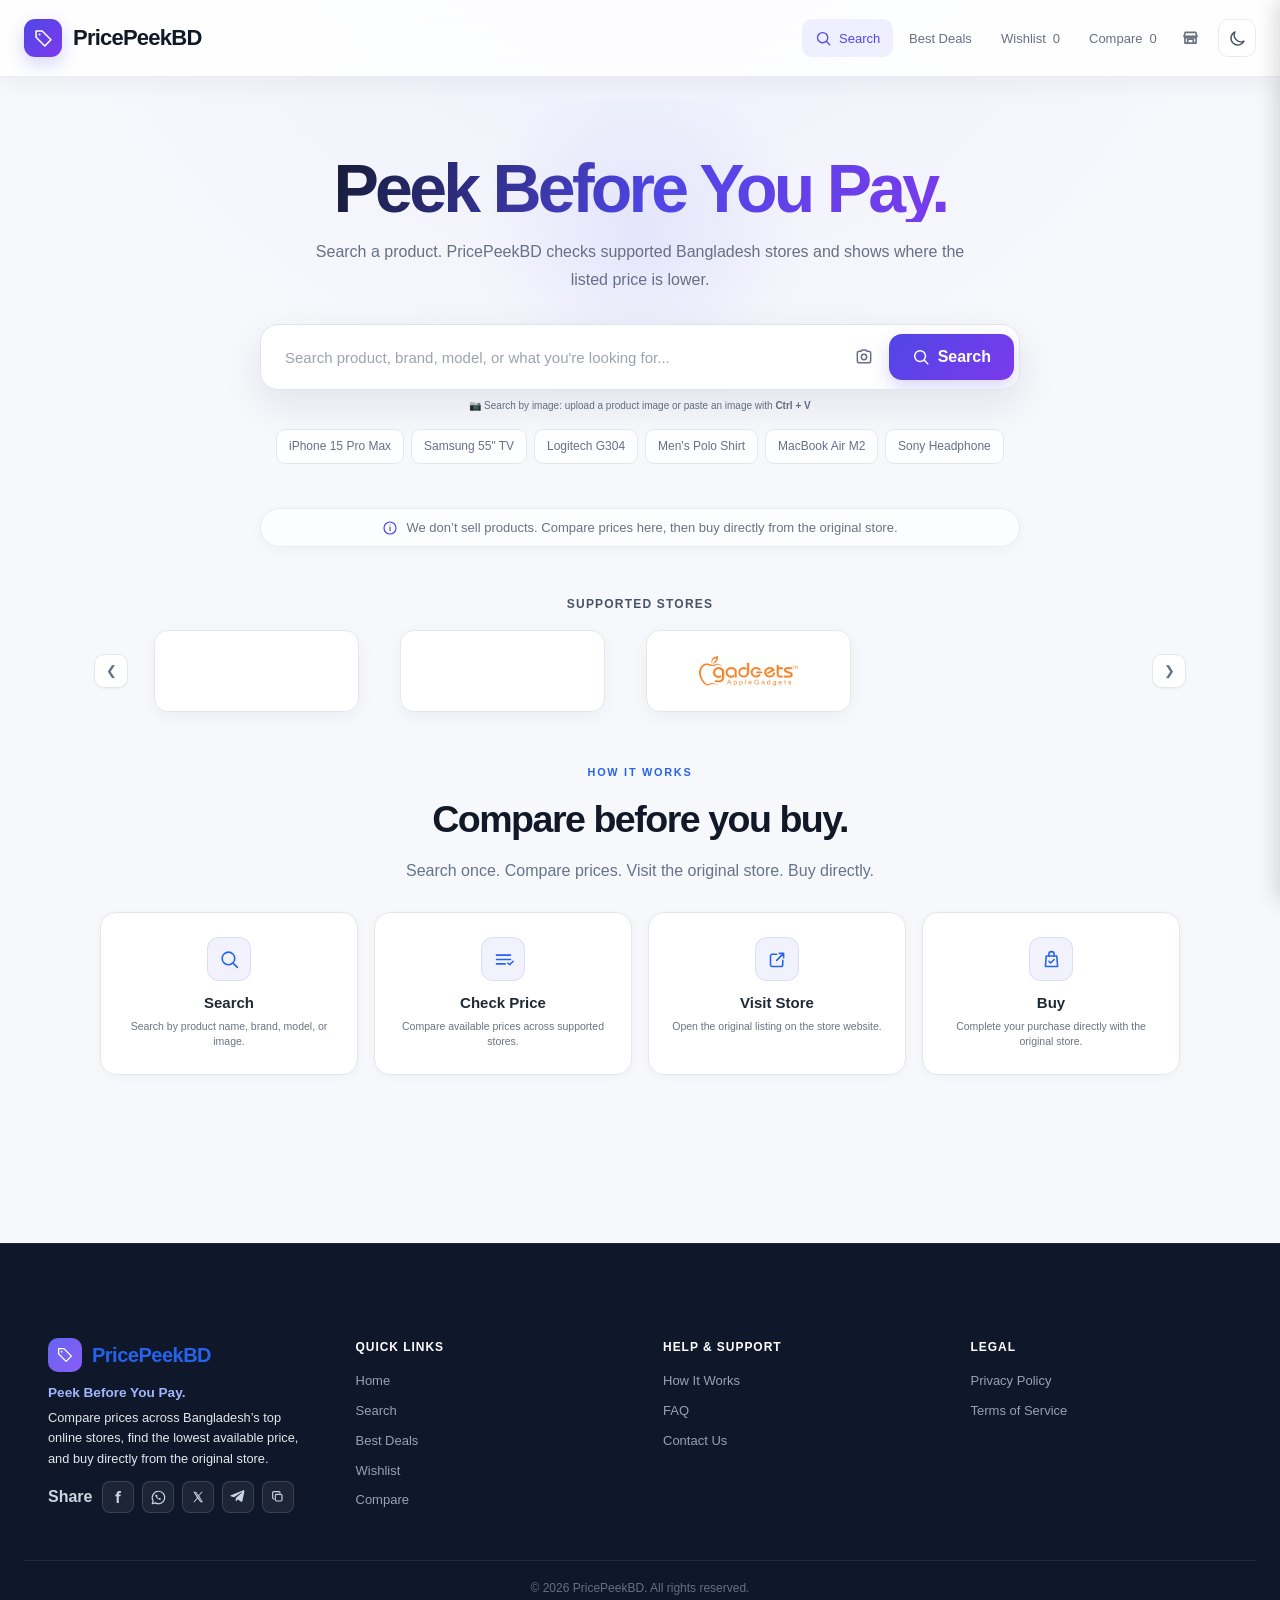
==== commit 2e3fe2e0: "UI: add Gadget & Gear store and filter" ====
--- a/index.html
+++ b/index.html
@@ -63,6 +63,9 @@
                             <button type="button" class="store-option" data-store="applegadgets" onclick="toggleStoreSelection('applegadgets')">
                                 <span class="store-checkmark">✓</span><span>Apple Gadgets</span>
                             </button>
+                            <button type="button" class="store-option" data-store="gadgetgear" onclick="toggleStoreSelection('gadgetgear')">
+                                <span class="store-checkmark">✓</span><span>Gadget &amp; Gear</span>
+                            </button>
                             </div>
                     </div>
                 </div>
@@ -205,6 +208,7 @@
                 <button class="filter-btn" onclick="toggleFilter(this, 'Daraz')">Daraz</button>
                 <button class="filter-btn" onclick="toggleFilter(this, 'StarTech')">Star Tech</button>
                 <button class="filter-btn" onclick="toggleFilter(this, 'Apple Gadgets')">Apple Gadgets</button>
+                <button class="filter-btn" onclick="toggleFilter(this, 'GadgetGear')">Gadget &amp; Gear</button>
                 <button class="filter-btn" onclick="toggleFilter(this, 'inStock')"><svg class="ui-icon" viewBox="0 0 24 24" fill="none"><path d="m5 12 4 4L19 6" stroke="currentColor" stroke-width="1.8" stroke-linecap="round" stroke-linejoin="round"/></svg> In Stock</button>
                 <button class="filter-btn" onclick="toggleFilter(this, 'discount')"><svg class="ui-icon" viewBox="0 0 24 24" fill="none"><path d="M20.5 13.5 13.5 20.5 3.5 10.5V3.5h7l10 10Z" stroke="currentColor" stroke-width="1.8" stroke-linejoin="round"/><circle cx="7.5" cy="7.5" r="1.2" fill="currentColor"/></svg> Discount</button>
                 <button class="filter-btn" onclick="toggleFilter(this, 'cashback')"><svg class="ui-icon" viewBox="0 0 24 24" fill="none"><circle cx="12" cy="12" r="8.5" stroke="currentColor" stroke-width="1.8"/><path d="M12 7v10M15 9.2c-.7-.7-1.6-1-3-1-1.7 0-2.8.8-2.8 2s1.1 2 2.8 2 2.8.8 2.8 2-1.1 2-2.8 2c-1.4 0-2.3-.3-3-1" stroke="currentColor" stroke-width="1.5" stroke-linecap="round"/></svg> Cashback</button>
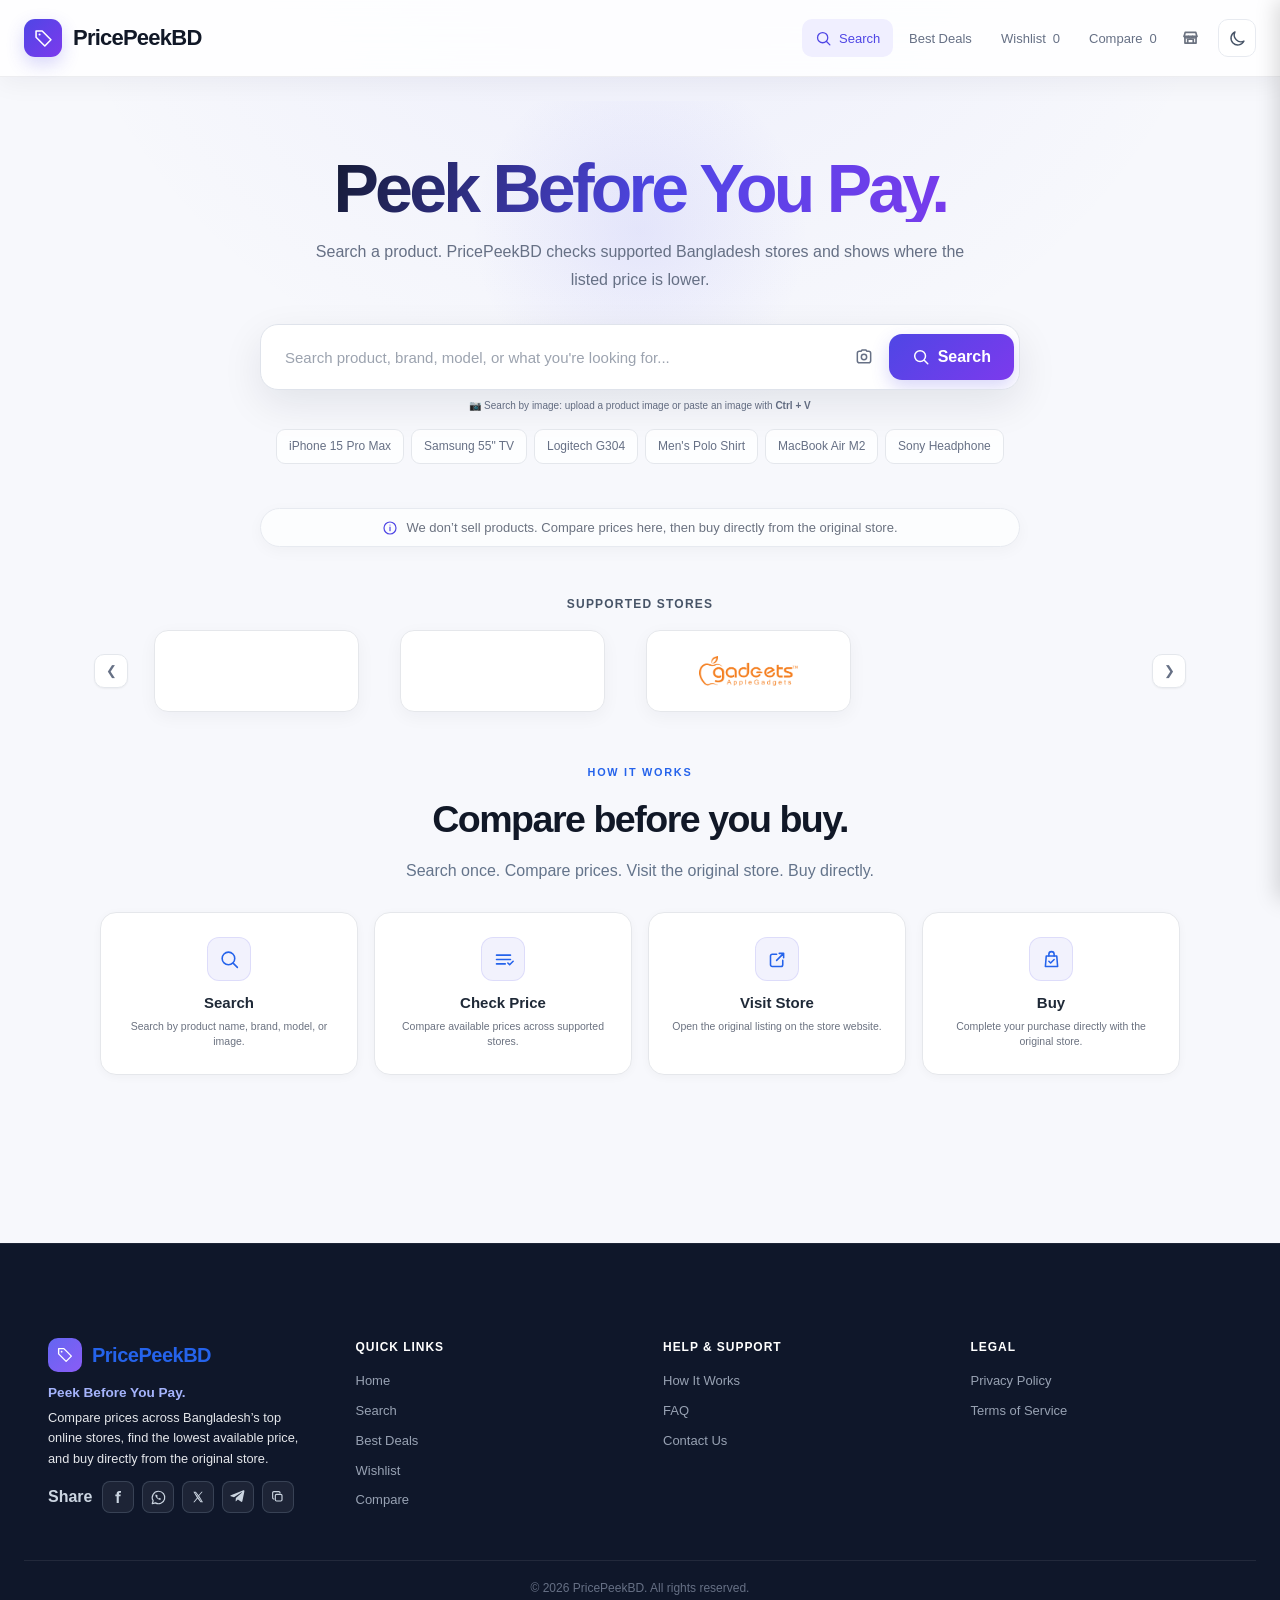
==== commit 67213b9e: "Remove unverified store UI" ====
--- a/index.html
+++ b/index.html
@@ -63,9 +63,8 @@
                             <button type="button" class="store-option" data-store="applegadgets" onclick="toggleStoreSelection('applegadgets')">
                                 <span class="store-checkmark">✓</span><span>Apple Gadgets</span>
                             </button>
-                            <button type="button" class="store-option" data-store="gadgetgear" onclick="toggleStoreSelection('gadgetgear')">
-                                <span class="store-checkmark">✓</span><span>Gadget &amp; Gear</span>
-                            </button>
+
+
                             </div>
                     </div>
                 </div>
@@ -208,7 +207,8 @@
                 <button class="filter-btn" onclick="toggleFilter(this, 'Daraz')">Daraz</button>
                 <button class="filter-btn" onclick="toggleFilter(this, 'StarTech')">Star Tech</button>
                 <button class="filter-btn" onclick="toggleFilter(this, 'Apple Gadgets')">Apple Gadgets</button>
-                <button class="filter-btn" onclick="toggleFilter(this, 'GadgetGear')">Gadget &amp; Gear</button>
+
+
                 <button class="filter-btn" onclick="toggleFilter(this, 'inStock')"><svg class="ui-icon" viewBox="0 0 24 24" fill="none"><path d="m5 12 4 4L19 6" stroke="currentColor" stroke-width="1.8" stroke-linecap="round" stroke-linejoin="round"/></svg> In Stock</button>
                 <button class="filter-btn" onclick="toggleFilter(this, 'discount')"><svg class="ui-icon" viewBox="0 0 24 24" fill="none"><path d="M20.5 13.5 13.5 20.5 3.5 10.5V3.5h7l10 10Z" stroke="currentColor" stroke-width="1.8" stroke-linejoin="round"/><circle cx="7.5" cy="7.5" r="1.2" fill="currentColor"/></svg> Discount</button>
                 <button class="filter-btn" onclick="toggleFilter(this, 'cashback')"><svg class="ui-icon" viewBox="0 0 24 24" fill="none"><circle cx="12" cy="12" r="8.5" stroke="currentColor" stroke-width="1.8"/><path d="M12 7v10M15 9.2c-.7-.7-1.6-1-3-1-1.7 0-2.8.8-2.8 2s1.1 2 2.8 2 2.8.8 2.8 2-1.1 2-2.8 2c-1.4 0-2.3-.3-3-1" stroke="currentColor" stroke-width="1.5" stroke-linecap="round"/></svg> Cashback</button>
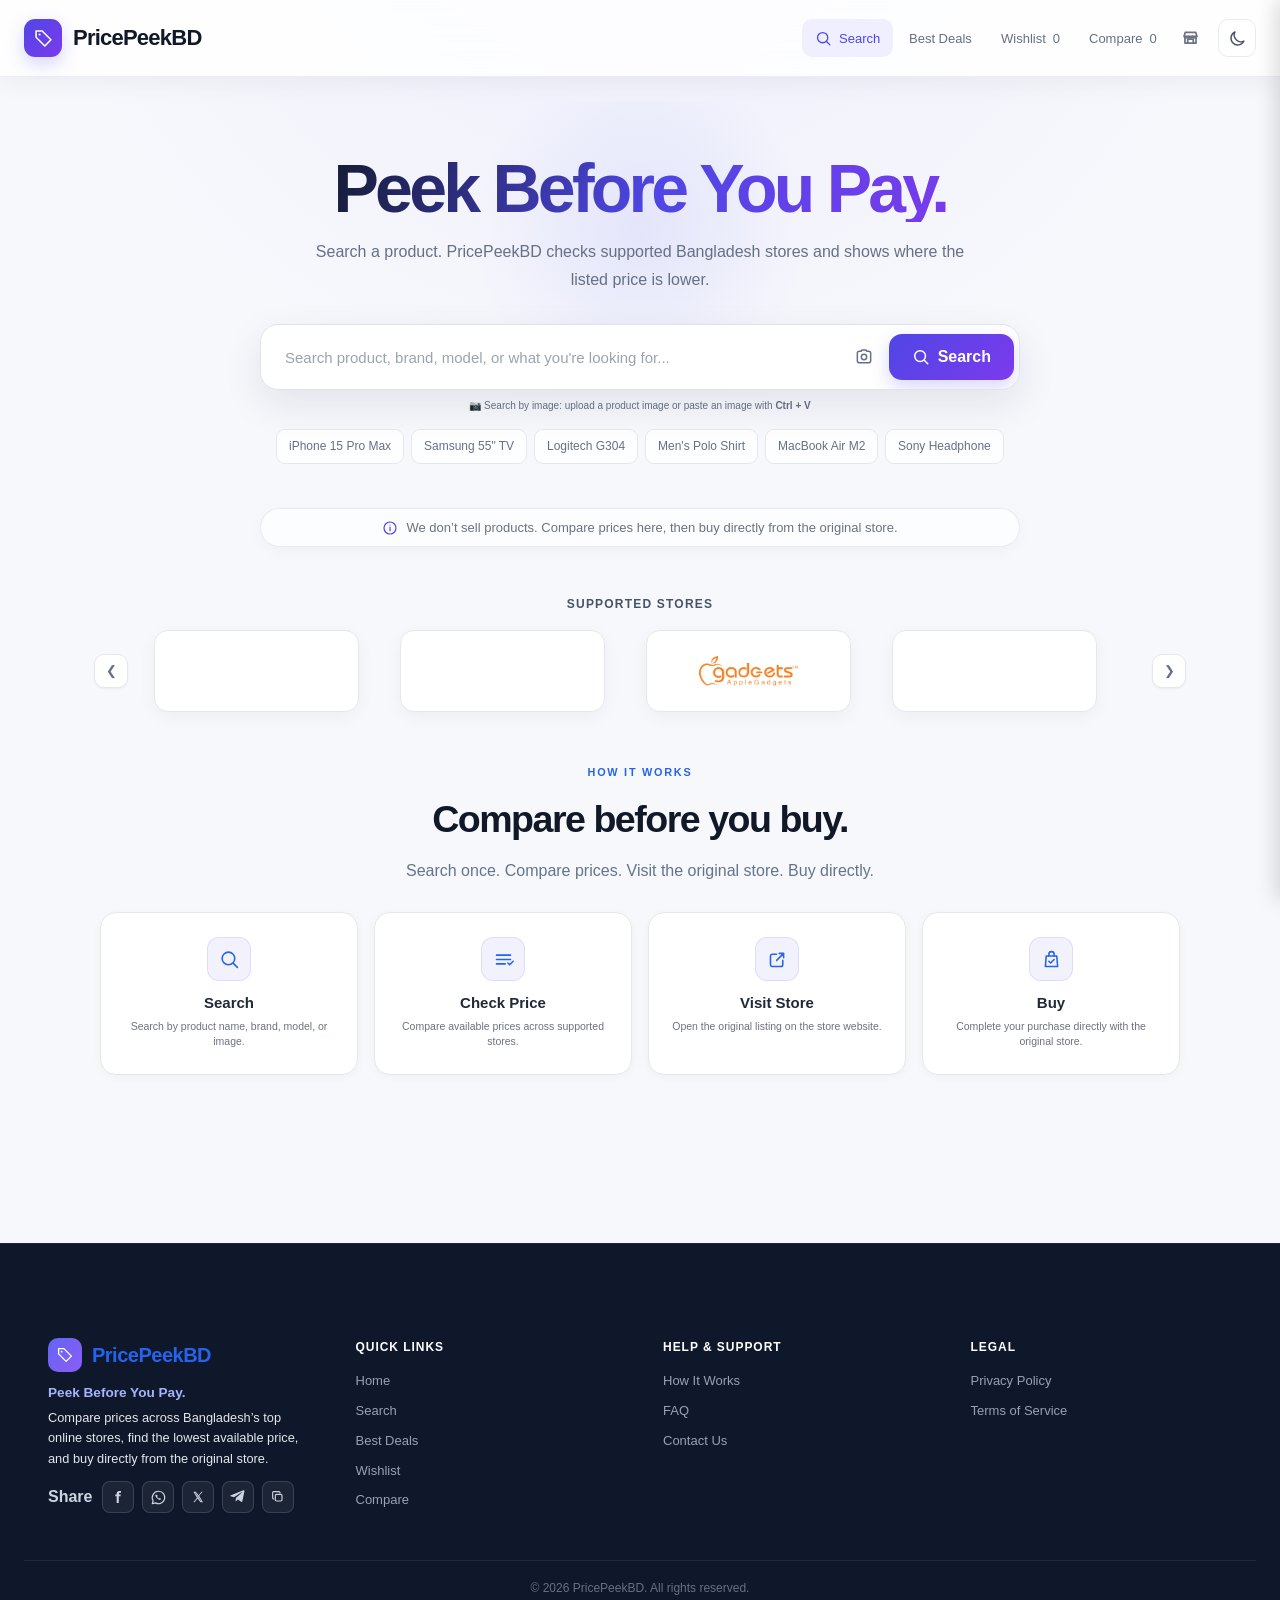
==== commit 072c169f: "Show Cartup in supported stores" ====
--- a/index.html
+++ b/index.html
@@ -63,6 +63,9 @@
                             <button type="button" class="store-option" data-store="applegadgets" onclick="toggleStoreSelection('applegadgets')">
                                 <span class="store-checkmark">✓</span><span>Apple Gadgets</span>
                             </button>
+                            <button type="button" class="store-option" data-store="cartup" onclick="toggleStoreSelection('cartup')">
+                                <span class="store-checkmark">✓</span><span>Cartup</span>
+                            </button>
 
 
                             </div>
@@ -144,6 +147,7 @@
                     <div class="store-card" aria-label="Daraz"><img src="images/stores/daraz.png" alt="Daraz" class="store-logo" loading="lazy" onerror="this.style.display='none'"></div>
                     <div class="store-card" aria-label="Star Tech"><img src="images/stores/startech.png" alt="Star Tech" class="store-logo" loading="lazy" onerror="this.style.display='none'"></div>
                     <div class="store-card" aria-label="Apple Gadgets"><img src="images/stores/AppleGadgets.webp" alt="Apple Gadgets" class="store-logo" loading="lazy"></div>
+                    <div class="store-card" aria-label="Cartup"><img src="images/stores/cartup.png" alt="Cartup" class="store-logo" loading="lazy" onerror="this.style.display='none'"></div>
                 </div>
                 <button class="slider-arrow right" onclick="slideStores(1)">❯</button>
             </div>
